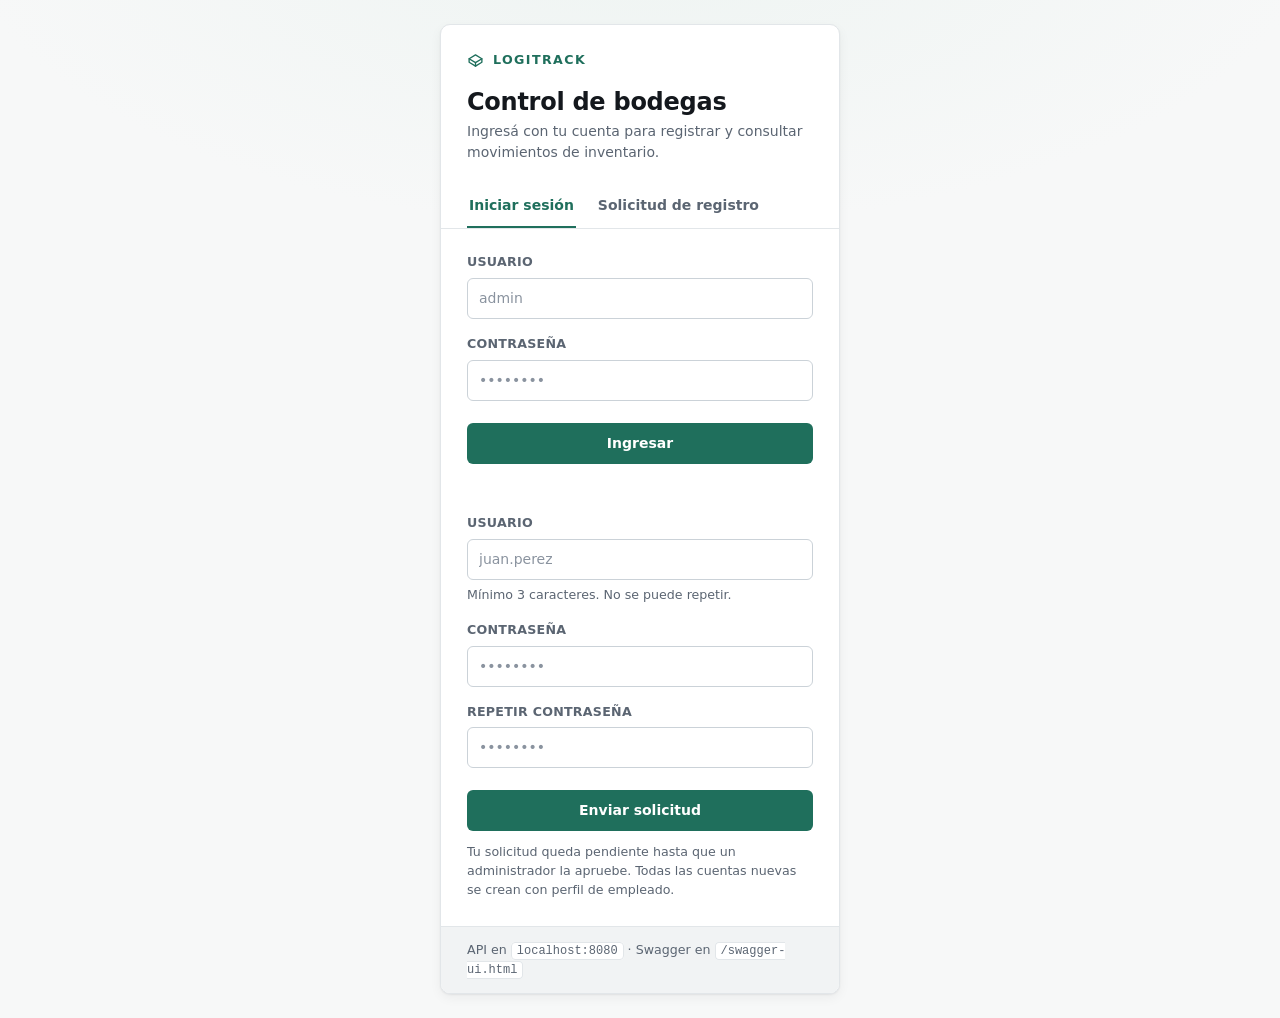
==== frontend/index.html @ ac79ae20 "✨ feat: agrega el frontend del panel" ====
<!DOCTYPE html>
<html lang="es">
<head>
<meta charset="UTF-8">
<meta name="viewport" content="width=device-width, initial-scale=1">
<title>LogiTrack — Acceso</title>
<link rel="stylesheet" href="css/estilos.css">
</head>
<body class="acceso">

<main class="acceso__panel">

  <div class="acceso__marca">
    <div class="acceso__logo">
      <svg viewBox="0 0 24 24" fill="none" stroke="currentColor" stroke-width="1.9" stroke-linecap="round" stroke-linejoin="round" aria-hidden="true">
        <path d="M3 9.5 12 4l9 5.5v5L12 20l-9-5.5z"/>
        <path d="M3 9.5 12 15l9-5.5M12 15v5"/>
      </svg>
      LogiTrack
    </div>
    <h1>Control de bodegas</h1>
    <p>Ingresá con tu cuenta para registrar y consultar movimientos de inventario.</p>
  </div>

  <div class="pestanas" role="tablist" aria-label="Acceso">
    <button class="pestana" role="tab" id="tab-login" aria-selected="true" aria-controls="panel-login">Iniciar sesión</button>
    <button class="pestana" role="tab" id="tab-registro" aria-selected="false" aria-controls="panel-registro" tabindex="-1">Solicitud de registro</button>
  </div>

  <!-- ---------------- LOGIN ---------------- -->
  <section class="acceso__cuerpo" id="panel-login" role="tabpanel" aria-labelledby="tab-login">
    <div class="aviso aviso--error" id="login-aviso" hidden><span id="login-aviso-texto"></span></div>

    <form id="form-login" novalidate>
      <div class="campo">
        <label for="login-usuario">Usuario</label>
        <input type="text" id="login-usuario" name="username" autocomplete="username"
               placeholder="admin" required>
      </div>

      <div class="campo" style="margin-top:16px">
        <label for="login-clave">Contraseña</label>
        <input type="password" id="login-clave" name="password" autocomplete="current-password"
               placeholder="••••••••" required>
      </div>

      <button type="submit" class="boton boton--primario boton--bloque" style="margin-top:22px" id="btn-login">
        Ingresar
      </button>
    </form>
  </section>

  <!-- ---------------- REGISTRO ---------------- -->
  <section class="acceso__cuerpo" id="panel-registro" role="tabpanel" aria-labelledby="tab-registro" hidden>
    <div class="aviso aviso--exito" id="registro-exito" hidden><span id="registro-exito-texto"></span></div>
    <div class="aviso aviso--error" id="registro-aviso" hidden><span id="registro-aviso-texto"></span></div>

    <form id="form-registro" novalidate>
      <div class="campo">
        <label for="reg-usuario">Usuario</label>
        <input type="text" id="reg-usuario" name="username" autocomplete="username"
               placeholder="juan.perez" minlength="3" required>
        <span class="ayuda">Mínimo 3 caracteres. No se puede repetir.</span>
      </div>

      <div class="campo" style="margin-top:16px">
        <label for="reg-clave">Contraseña</label>
        <input type="password" id="reg-clave" name="password" autocomplete="new-password"
               placeholder="••••••••" minlength="6" required>
      </div>

      <div class="campo" style="margin-top:16px">
        <label for="reg-clave2">Repetir contraseña</label>
        <input type="password" id="reg-clave2" name="password2" autocomplete="new-password"
               placeholder="••••••••" required>
        <span class="error-campo" id="reg-error-clave" hidden>Las contraseñas no coinciden.</span>
      </div>

      <button type="submit" class="boton boton--primario boton--bloque" style="margin-top:22px" id="btn-registro">
        Enviar solicitud
      </button>

      <p class="ayuda" style="margin-top:12px">
        Tu solicitud queda pendiente hasta que un administrador la apruebe.
        Todas las cuentas nuevas se crean con perfil de empleado.
      </p>
    </form>
  </section>

  <div class="acceso__pie">
    API en <code>localhost:8080</code> · Swagger en <code>/swagger-ui.html</code>
  </div>

</main>

<script src="js/login.js"></script>
</body>
</html>
---- frontend/css/estilos.css ----
/* =========================================================
   LogiTrack — hoja de estilos
   Superficie: Operate (panel administrativo)
   ========================================================= */

/* ---------- Tokens ---------- */
:root {
  --tinta:        #14181d;
  --tinta-suave:  #5b6572;
  --tinta-tenue:  #8a939f;

  --fondo:        #f7f8f8;
  --superficie:   #ffffff;
  --superficie-2: #f1f3f4;
  --linea:        #e2e6e9;
  --linea-fuerte: #cbd2d8;

  --barra:        #1b2530;
  --barra-tinta:  #c6d0da;
  --barra-tenue:  #8a99a8;
  --barra-linea:  #2c3947;

  --acento:       #1f6f5c;
  --acento-hover: #185a4a;
  --acento-tenue: #e6f1ed;

  --exito:        #1c6b45;
  --exito-tenue:  #e6f3ec;
  --alerta:       #8a5a00;
  --alerta-tenue: #fbf1dd;
  --peligro:      #a82b22;
  --peligro-tenue:#fbeae8;

  --radio:   6px;
  --radio-g: 10px;

  --sombra: 0 1px 2px rgba(20, 24, 29, .06), 0 4px 12px rgba(20, 24, 29, .05);
  --sombra-alta: 0 8px 28px rgba(20, 24, 29, .12);

  --fuente: system-ui, -apple-system, "Segoe UI", Roboto, "Helvetica Neue", Arial, sans-serif;

  /* escala fija 1.125 */
  --t-xs:  .79rem;
  --t-sm:  .875rem;
  --t-md:  1rem;
  --t-lg:  1.125rem;
  --t-xl:  1.28rem;
  --t-2xl: 1.5rem;
}

/* ---------- Reset ---------- */
*, *::before, *::after { box-sizing: border-box; }
* { margin: 0; }

html { -webkit-text-size-adjust: 100%; }

body {
  font-family: var(--fuente);
  font-size: var(--t-sm);
  line-height: 1.5;
  color: var(--tinta);
  background: var(--fondo);
  -webkit-font-smoothing: antialiased;
}

button, input, select, textarea { font: inherit; color: inherit; }

/* Superficies del navegador, atadas a la paleta */
::selection { background: #cde7de; color: var(--tinta); }
:focus-visible {
  outline: 2px solid var(--acento);
  outline-offset: 2px;
  border-radius: 2px;
}
html { scrollbar-color: var(--linea-fuerte) transparent; scrollbar-width: thin; }

/* ---------- Tipografía ---------- */
h1, h2, h3 { line-height: 1.2; letter-spacing: -0.011em; text-wrap: balance; font-weight: 600; }
h1 { font-size: var(--t-2xl); }
h2 { font-size: var(--t-xl); }
h3 { font-size: var(--t-md); }

p { text-wrap: pretty; }

.dato-num { font-variant-numeric: tabular-nums; }

/* ---------- Controles ---------- */
.campo { display: grid; gap: 6px; }

.campo > label {
  font-size: var(--t-xs);
  font-weight: 600;
  letter-spacing: .02em;
  text-transform: uppercase;
  color: var(--tinta-suave);
}

input[type="text"], input[type="password"], input[type="number"],
input[type="datetime-local"], select {
  width: 100%;
  padding: 9px 11px;
  border: 1px solid var(--linea-fuerte);
  border-radius: var(--radio);
  background: var(--superficie);
  transition: border-color .15s ease, box-shadow .15s ease;
}

input::placeholder { color: var(--tinta-tenue); }

input:hover:not(:disabled), select:hover:not(:disabled) { border-color: #b3bcc5; }

input:focus, select:focus {
  outline: none;
  border-color: var(--acento);
  box-shadow: 0 0 0 3px var(--acento-tenue);
}

input:disabled, select:disabled { background: var(--superficie-2); color: var(--tinta-tenue); cursor: not-allowed; }

input[aria-invalid="true"] { border-color: var(--peligro); }
input[aria-invalid="true"]:focus { box-shadow: 0 0 0 3px var(--peligro-tenue); }

.ayuda { font-size: var(--t-xs); color: var(--tinta-suave); }
.error-campo { font-size: var(--t-xs); color: var(--peligro); }

/* ---------- Botones ---------- */
.boton {
  display: inline-flex;
  align-items: center;
  justify-content: center;
  gap: 7px;
  padding: 9px 15px;
  border: 1px solid transparent;
  border-radius: var(--radio);
  font-size: var(--t-sm);
  font-weight: 600;
  cursor: pointer;
  transition: background-color .15s ease, border-color .15s ease, color .15s ease;
  white-space: nowrap;
}

.boton--primario { background: var(--acento); color: #fff; }
.boton--primario:hover:not(:disabled) { background: var(--acento-hover); }
.boton--primario:active:not(:disabled) { background: #133f34; }

.boton--secundario {
  background: var(--superficie);
  border-color: var(--linea-fuerte);
  color: var(--tinta);
}
.boton--secundario:hover:not(:disabled) { background: var(--superficie-2); }

.boton--fantasma { background: transparent; color: var(--tinta-suave); }
.boton--fantasma:hover:not(:disabled) { background: var(--superficie-2); color: var(--tinta); }

.boton--peligro { background: transparent; border-color: var(--linea-fuerte); color: var(--peligro); }
.boton--peligro:hover:not(:disabled) { background: var(--peligro-tenue); border-color: #e6c3c0; }

.boton--bloque { width: 100%; }
.boton--sm { padding: 5px 10px; font-size: var(--t-xs); }

.boton:disabled { opacity: .55; cursor: not-allowed; }

.boton[data-cargando="true"] { color: transparent; position: relative; }
.boton[data-cargando="true"]::after {
  content: "";
  position: absolute;
  width: 14px; height: 14px;
  border: 2px solid rgba(255,255,255,.45);
  border-top-color: #fff;
  border-radius: 50%;
  animation: girar .6s linear infinite;
}
@keyframes girar { to { transform: rotate(360deg); } }

/* ---------- Login / registro ---------- */
.acceso {
  min-height: 100dvh;
  display: grid;
  place-items: center;
  padding: 24px;
  background:
    radial-gradient(1100px 500px at 50% -8%, #eef4f2 0%, transparent 62%),
    var(--fondo);
}

.acceso__panel {
  width: 100%;
  max-width: 400px;
  background: var(--superficie);
  border: 1px solid var(--linea);
  border-radius: var(--radio-g);
  box-shadow: var(--sombra);
  overflow: hidden;
}

.acceso__marca {
  padding: 26px 26px 0;
  display: grid;
  gap: 4px;
}

.acceso__logo {
  display: flex;
  align-items: center;
  gap: 9px;
  font-size: var(--t-xs);
  font-weight: 700;
  letter-spacing: .11em;
  text-transform: uppercase;
  color: var(--acento);
  margin-bottom: 14px;
}

.acceso__logo svg { width: 17px; height: 17px; }

.acceso__marca p { color: var(--tinta-suave); font-size: var(--t-sm); }

.pestanas {
  display: flex;
  gap: 2px;
  margin-top: 22px;
  padding: 0 26px;
  border-bottom: 1px solid var(--linea);
}

.pestana {
  position: relative;
  padding: 10px 2px;
  margin-right: 18px;
  background: none;
  border: 0;
  border-bottom: 2px solid transparent;
  color: var(--tinta-suave);
  font-size: var(--t-sm);
  font-weight: 600;
  cursor: pointer;
  transition: color .15s ease, border-color .15s ease;
}

.pestana:hover { color: var(--tinta); }

.pestana[aria-selected="true"] {
  color: var(--acento);
  border-bottom-color: var(--acento);
}

.acceso__cuerpo { padding: 24px 26px 26px; display: grid; gap: 16px; }

.acceso__pie {
  padding: 14px 26px;
  border-top: 1px solid var(--linea);
  background: var(--superficie-2);
  font-size: var(--t-xs);
  color: var(--tinta-suave);
}

.acceso__pie code {
  font-family: ui-monospace, "Cascadia Mono", Consolas, monospace;
  font-size: .95em;
  background: var(--superficie);
  border: 1px solid var(--linea);
  border-radius: 4px;
  padding: 1px 5px;
}

/* ---------- Avisos ---------- */
.aviso {
  display: flex;
  gap: 10px;
  padding: 11px 13px;
  border-radius: var(--radio);
  font-size: var(--t-sm);
  border: 1px solid;
}
.aviso--error   { background: var(--peligro-tenue); border-color: #eccfcc; color: var(--peligro); }
.aviso--exito   { background: var(--exito-tenue);   border-color: #cfe6da; color: var(--exito); }
.aviso--info    { background: var(--acento-tenue);  border-color: #cde3db; color: var(--acento); }
.aviso--alerta  { background: var(--alerta-tenue);  border-color: #eddfbe; color: var(--alerta); }
.aviso[hidden] { display: none; }

/* ---------- Shell del panel ---------- */
.app {
  display: grid;
  grid-template-columns: 232px 1fr;
  min-height: 100dvh;
}

/* ---------- Barra lateral ---------- */
.barra {
  background: var(--barra);
  color: var(--barra-tinta);
  display: flex;
  flex-direction: column;
  padding: 18px 12px;
  gap: 6px;
}

.barra__marca {
  display: flex;
  align-items: center;
  gap: 9px;
  padding: 4px 10px 18px;
  color: #fff;
}

.barra__marca svg { width: 19px; height: 19px; color: #6fd0b2; }

.barra__marca span {
  font-size: var(--t-xs);
  font-weight: 700;
  letter-spacing: .11em;
  text-transform: uppercase;
}

.barra__seccion {
  padding: 14px 10px 6px;
  font-size: 11px;
  font-weight: 700;
  letter-spacing: .09em;
  text-transform: uppercase;
  color: var(--barra-tenue);
}

.barra__nav { display: grid; gap: 1px; }

.barra__enlace {
  display: flex;
  align-items: center;
  gap: 10px;
  width: 100%;
  padding: 8px 10px;
  border: 0;
  border-radius: var(--radio);
  background: none;
  color: var(--barra-tinta);
  font-size: var(--t-sm);
  text-align: left;
  cursor: pointer;
  transition: background-color .15s ease, color .15s ease;
}

.barra__enlace svg { width: 16px; height: 16px; flex: none; opacity: .8; }
.barra__enlace:hover { background: #243040; color: #fff; }
.barra__enlace[aria-current="page"] { background: #26333f; color: #fff; }
.barra__enlace[aria-current="page"] svg { opacity: 1; color: #6fd0b2; }

.barra__pie { margin-top: auto; padding-top: 14px; border-top: 1px solid var(--barra-linea); }

.barra__usuario {
  display: flex;
  align-items: center;
  gap: 9px;
  padding: 8px 10px;
  color: #fff;
  font-size: var(--t-sm);
}

.barra__inicial {
  width: 26px; height: 26px;
  flex: none;
  display: grid;
  place-items: center;
  border-radius: 50%;
  background: #33445a;
  font-size: var(--t-xs);
  font-weight: 700;
}

.barra__rol {
  display: block;
  font-size: 11px;
  color: var(--barra-tenue);
  letter-spacing: .04em;
}

.barra__salir {
  display: block;
  width: 100%;
  margin-top: 4px;
  padding: 7px 10px;
  border: 0;
  border-radius: var(--radio);
  background: none;
  color: var(--barra-tenue);
  font-size: var(--t-xs);
  text-align: left;
  cursor: pointer;
}
.barra__salir:hover { background: #243040; color: #fff; }

/* ---------- Contenido ---------- */
.contenido { display: flex; flex-direction: column; min-width: 0; }

.cabecera {
  display: flex;
  align-items: flex-end;
  justify-content: space-between;
  gap: 20px;
  padding: 26px 32px 18px;
  border-bottom: 1px solid var(--linea);
  background: var(--superficie);
}

.cabecera__texto { display: grid; gap: 3px; }
.cabecera__texto p { color: var(--tinta-suave); font-size: var(--t-sm); }

.vista { padding: 24px 32px 48px; display: grid; gap: 20px; align-content: start; }

/* ---------- Panel de contenido ---------- */
.panel {
  background: var(--superficie);
  border: 1px solid var(--linea);
  border-radius: var(--radio-g);
  overflow: hidden;
}

.panel__cabecera {
  display: flex;
  align-items: center;
  justify-content: space-between;
  gap: 16px;
  padding: 14px 18px;
  border-bottom: 1px solid var(--linea);
}

.panel__cabecera h3 { font-size: var(--t-md); }
.panel__cabecera p { color: var(--tinta-suave); font-size: var(--t-xs); margin-top: 2px; }

/* ---------- Tabla ---------- */
.tabla-envoltura { overflow-x: auto; }

table { width: 100%; border-collapse: collapse; font-size: var(--t-sm); }

thead th {
  position: sticky;
  top: 0;
  padding: 9px 18px;
  text-align: left;
  font-size: var(--t-xs);
  font-weight: 600;
  letter-spacing: .03em;
  text-transform: uppercase;
  color: var(--tinta-suave);
  background: var(--superficie-2);
  border-bottom: 1px solid var(--linea);
  white-space: nowrap;
}

tbody td {
  padding: 11px 18px;
  border-bottom: 1px solid var(--linea);
  vertical-align: middle;
}

tbody tr:last-child td { border-bottom: 0; }
tbody tr:hover { background: #fafbfb; }

td.num, th.num { text-align: right; font-variant-numeric: tabular-nums; }

.celda-vacia { padding: 40px 18px; text-align: center; color: var(--tinta-suave); }
.celda-vacia strong { display: block; color: var(--tinta); margin-bottom: 4px; }

/* ---------- Etiquetas de estado ---------- */
.eti {
  display: inline-flex;
  align-items: center;
  gap: 5px;
  padding: 2px 8px;
  border-radius: 999px;
  font-size: 11.5px;
  font-weight: 600;
  letter-spacing: .02em;
  border: 1px solid;
  white-space: nowrap;
}
.eti--activo    { background: var(--exito-tenue); color: var(--exito); border-color: #cfe6da; }
.eti--pendiente { background: var(--alerta-tenue); color: var(--alerta); border-color: #eddfbe; }
.eti--rechazado { background: var(--peligro-tenue); color: var(--peligro); border-color: #eccfcc; }
.eti--insert    { background: var(--exito-tenue); color: var(--exito); border-color: #cfe6da; }
.eti--update    { background: var(--acento-tenue); color: var(--acento); border-color: #cde3db; }
.eti--delete    { background: var(--peligro-tenue); color: var(--peligro); border-color: #eccfcc; }
.eti--neutra    { background: var(--superficie-2); color: var(--tinta-suave); border-color: var(--linea-fuerte); }

/* ---------- Rejilla de métricas ---------- */
.rejilla {
  display: grid;
  grid-template-columns: repeat(auto-fit, minmax(210px, 1fr));
  gap: 1px;
  background: var(--linea);
  border: 1px solid var(--linea);
  border-radius: var(--radio-g);
  overflow: hidden;
}

.metrica { background: var(--superficie); padding: 16px 18px; display: grid; gap: 3px; }
.metrica__rotulo { font-size: var(--t-xs); color: var(--tinta-suave); letter-spacing: .02em; }
.metrica__valor { font-size: var(--t-xl); font-weight: 600; font-variant-numeric: tabular-nums; }
.metrica__nota { font-size: var(--t-xs); color: var(--tinta-tenue); }

/* ---------- Formularios en fila ---------- */
.form-fila {
  display: grid;
  grid-template-columns: repeat(auto-fit, minmax(160px, 1fr));
  gap: 14px;
  align-items: end;
}

.form-fila .campo--ancho { grid-column: 1 / -1; }

/* ---------- Cargando ---------- */
.esqueleto {
  height: 13px;
  border-radius: 3px;
  background: linear-gradient(90deg, var(--superficie-2) 25%, #e9edef 50%, var(--superficie-2) 75%);
  background-size: 200% 100%;
  animation: brillo 1.3s ease-in-out infinite;
}
@keyframes brillo { to { background-position: -200% 0; } }

/* ---------- Responsive ---------- */
@media (max-width: 860px) {
  .app { grid-template-columns: 1fr; }
  .barra {
    flex-direction: row;
    align-items: center;
    padding: 10px 12px;
    overflow-x: auto;
    gap: 2px;
  }
  .barra__marca { padding: 0 14px 0 4px; }
  .barra__marca span { display: none; }
  .barra__seccion { display: none; }
  .barra__nav { display: flex; gap: 2px; }
  .barra__enlace span { display: none; }
  .barra__enlace { padding: 9px; }
  .barra__pie { margin-top: 0; padding-top: 0; border-top: 0; margin-left: auto; }
  .barra__usuario div { display: none; }
  .barra__salir { display: none; }
  .cabecera, .vista { padding-left: 16px; padding-right: 16px; }
}
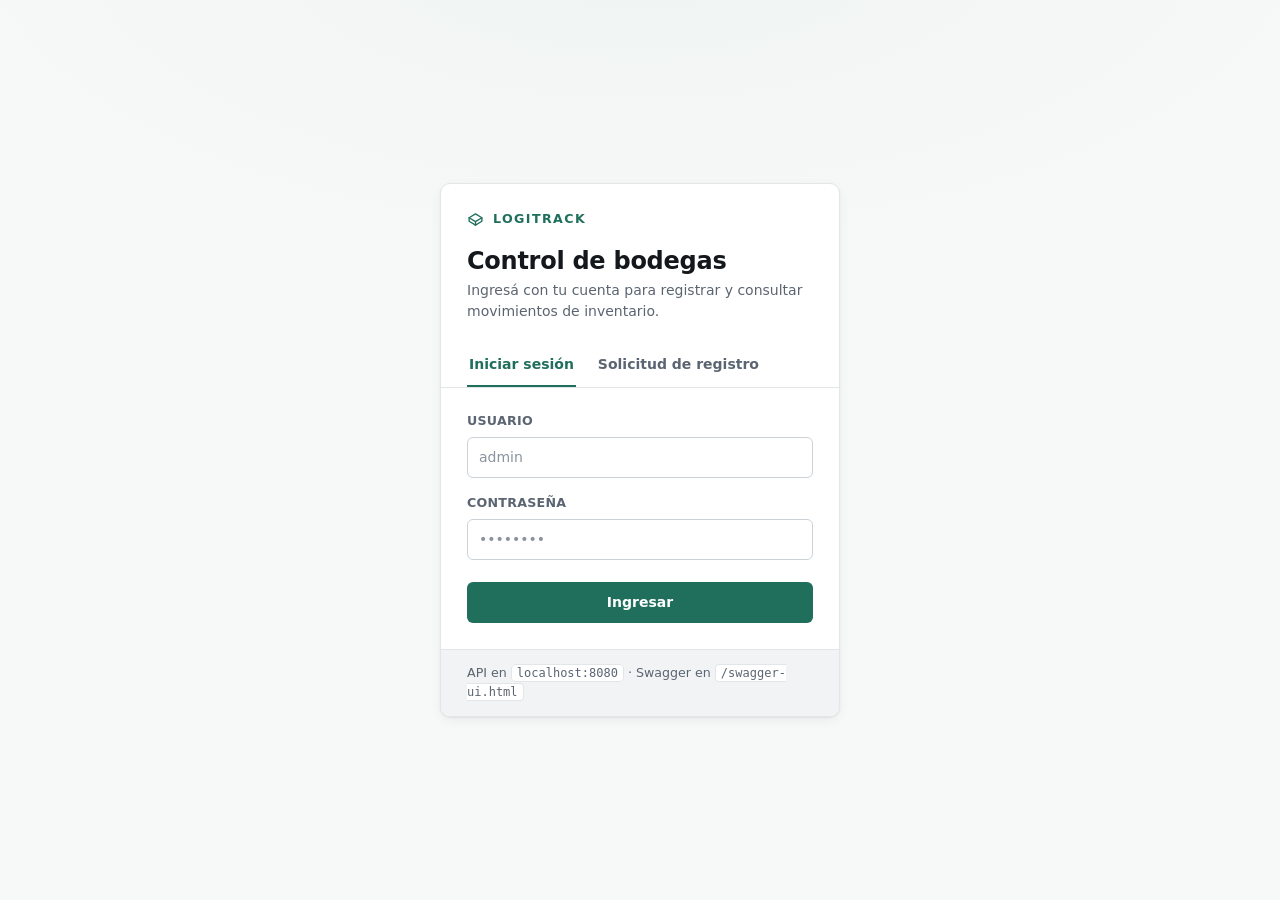
==== commit 9354b5e3: "✨ feat: agrega nombre y telefono a los usuarios" ====
--- a/frontend/index.html
+++ b/frontend/index.html
@@ -64,6 +64,16 @@
       </div>
 
       <div class="campo" style="margin-top:16px">
+        <label for="reg-nombre">Nombre completo</label>
+        <input type="text" id="reg-nombre" name="nombre" placeholder="Juan Pérez" required>
+      </div>
+
+      <div class="campo" style="margin-top:16px">
+        <label for="reg-telefono">Teléfono</label>
+        <input type="tel" id="reg-telefono" name="telefono" placeholder="300 123 4567" required>
+      </div>
+
+      <div class="campo" style="margin-top:16px">
         <label for="reg-clave">Contraseña</label>
         <input type="password" id="reg-clave" name="password" autocomplete="new-password"
                placeholder="••••••••" minlength="6" required>
--- a/frontend/css/estilos.css
+++ b/frontend/css/estilos.css
@@ -51,6 +51,9 @@
 /* ---------- Reset ---------- */
 *, *::before, *::after { box-sizing: border-box; }
 * { margin: 0; }
+
+/* El atributo hidden debe ganarle siempre a cualquier display de clase */
+[hidden] { display: none !important; }
 
 html { -webkit-text-size-adjust: 100%; }
 
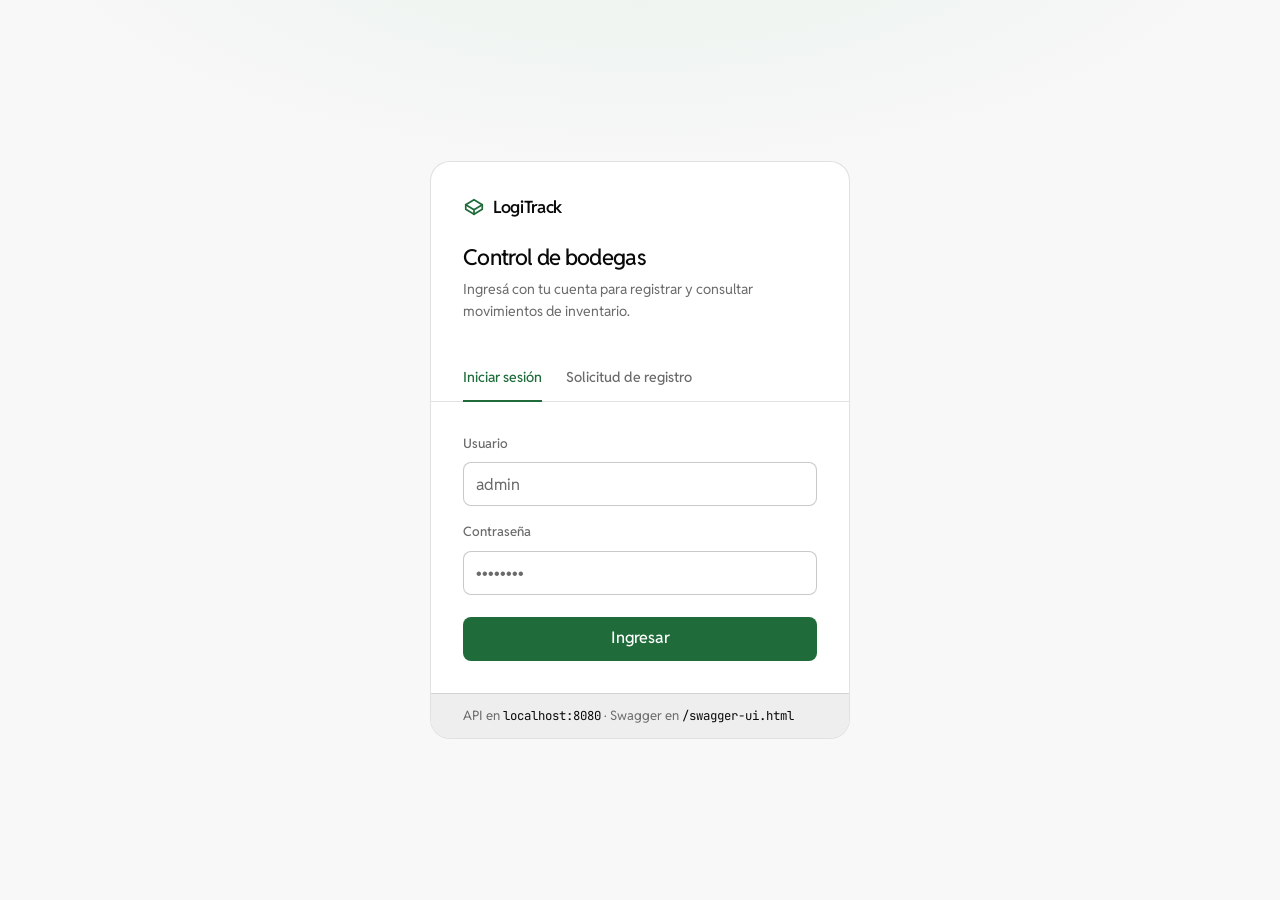
==== commit 4766620a: "✨ feat: rehace el sistema visual del frontend" ====
--- a/frontend/index.html
+++ b/frontend/index.html
@@ -1,9 +1,12 @@
 <!DOCTYPE html>
-<html lang="es">
+<html lang="es" data-radius="soft">
 <head>
 <meta charset="UTF-8">
-<meta name="viewport" content="width=device-width, initial-scale=1">
+<meta name="viewport" content="width=device-width, initial-scale=1, viewport-fit=cover">
 <title>LogiTrack — Acceso</title>
+<link rel="preconnect" href="https://fonts.googleapis.com">
+<link rel="preconnect" href="https://fonts.gstatic.com" crossorigin>
+<link href="https://fonts.googleapis.com/css2?family=Reddit+Sans:wght@400..700&family=JetBrains+Mono:wght@400..500&display=swap" rel="stylesheet">
 <link rel="stylesheet" href="css/estilos.css">
 </head>
 <body class="acceso">
--- a/frontend/css/estilos.css
+++ b/frontend/css/estilos.css
@@ -1,396 +1,482 @@
 /* =========================================================
-   LogiTrack — hoja de estilos
-   Superficie: Operate (panel administrativo)
+   LogiTrack — sistema visual
+   Paleta y tipografía: repartidas por el dealer del skill
+   design-taste-frontend (palette mint-pink-accounts, type reddit).
+   Superficie: Operate (panel de trabajo). Un solo sistema:
+   un botón, un radio, una hairline, una tabla, un acento.
    ========================================================= */
 
-/* ---------- Tokens ---------- */
+/* ---------- Tokens repartidos ---------- */
 :root {
-  --tinta:        #14181d;
-  --tinta-suave:  #5b6572;
-  --tinta-tenue:  #8a939f;
-
-  --fondo:        #f7f8f8;
-  --superficie:   #ffffff;
-  --superficie-2: #f1f3f4;
-  --linea:        #e2e6e9;
-  --linea-fuerte: #cbd2d8;
-
-  --barra:        #1b2530;
-  --barra-tinta:  #c6d0da;
-  --barra-tenue:  #8a99a8;
-  --barra-linea:  #2c3947;
-
-  --acento:       #1f6f5c;
-  --acento-hover: #185a4a;
-  --acento-tenue: #e6f1ed;
-
-  --exito:        #1c6b45;
-  --exito-tenue:  #e6f3ec;
-  --alerta:       #8a5a00;
-  --alerta-tenue: #fbf1dd;
-  --peligro:      #a82b22;
-  --peligro-tenue:#fbeae8;
-
-  --radio:   6px;
-  --radio-g: 10px;
-
-  --sombra: 0 1px 2px rgba(20, 24, 29, .06), 0 4px 12px rgba(20, 24, 29, .05);
-  --sombra-alta: 0 8px 28px rgba(20, 24, 29, .12);
-
-  --fuente: system-ui, -apple-system, "Segoe UI", Roboto, "Helvetica Neue", Arial, sans-serif;
-
-  /* escala fija 1.125 */
-  --t-xs:  .79rem;
-  --t-sm:  .875rem;
-  --t-md:  1rem;
-  --t-lg:  1.125rem;
-  --t-xl:  1.28rem;
-  --t-2xl: 1.5rem;
-}
-
-/* ---------- Reset ---------- */
+  /* paleta */
+  --bg:        #f8f8f8;
+  --surface:   #eeeeee;
+  --ink:       #0a0a0a;
+  --muted:     #6a6a6a;
+  --accent:    #1f6b3a;
+  --accent-ink:#ffffff;
+
+  /* ground invertido (barra lateral) */
+  --inv-bg:      #0a0a0a;
+  --inv-surface: #171717;
+  --inv-ink:     #f8f8f8;
+  --inv-muted:   #939393;
+
+  /* hairline: 12-15% del ink, nunca un gris inventado */
+  --line:        rgba(10, 10, 10, .12);
+  --line-fuerte: rgba(10, 10, 10, .22);
+  --line-inv:    rgba(248, 248, 248, .14);
+
+  /* estado: solo para marcas pequeñas y etiquetas */
+  --ok:      #1f6b3a;
+  --ok-bg:   #e8f1ec;
+  --warn:    #7d5300;
+  --warn-bg: #f8efdc;
+  --bad:     #9c2a21;
+  --bad-bg:  #f8e7e5;
+
+  /* tipografía */
+  --font-display: "Reddit Sans", system-ui, -apple-system, "Segoe UI", sans-serif;
+  --font-text:    "Reddit Sans", system-ui, -apple-system, "Segoe UI", sans-serif;
+  --font-mono:    "JetBrains Mono", ui-monospace, "Cascadia Mono", Consolas, monospace;
+
+  --display-weight: 500;
+  --display-tracking: -0.03em;
+
+  /* escala fija */
+  --t-h1:    1.75rem;   /* 28 */
+  --t-h2:    1.375rem;  /* 22 */
+  --t-h3:    1.0625rem; /* 17 */
+  --t-body:  1rem;      /* 16 */
+  --t-small: .875rem;   /* 14 */
+  --t-label: .8125rem;  /* 13 */
+  --t-stat:  2.125rem;  /* 34 */
+
+  /* radios: soft 8 / 12 / 20 */
+  --r-sm:  8px;
+  --r-md:  12px;
+  --r-lg:  20px;
+
+  /* spacing: 4 8 12 16 24 32 48 64 */
+  --s-1: 4px;  --s-2: 8px;  --s-3: 12px; --s-4: 16px;
+  --s-5: 24px; --s-6: 32px; --s-7: 48px; --s-8: 64px;
+
+  /* movimiento (skill animate) */
+  --ease-out:    cubic-bezier(0.23, 1, 0.32, 1);
+  --ease-in-out: cubic-bezier(0.77, 0, 0.175, 1);
+  --dur-fast:  140ms;
+  --dur:       180ms;
+  --dur-vista: 220ms;
+}
+
+/* ---------- Base ---------- */
 *, *::before, *::after { box-sizing: border-box; }
 * { margin: 0; }
 
-/* El atributo hidden debe ganarle siempre a cualquier display de clase */
 [hidden] { display: none !important; }
 
-html { -webkit-text-size-adjust: 100%; }
+html {
+  -webkit-text-size-adjust: 100%;
+  font-synthesis: none;
+}
 
 body {
-  font-family: var(--fuente);
-  font-size: var(--t-sm);
-  line-height: 1.5;
-  color: var(--tinta);
-  background: var(--fondo);
+  font-family: var(--font-text);
+  font-size: var(--t-body);
+  line-height: 1.55;
+  color: var(--ink);
+  background: var(--bg);
   -webkit-font-smoothing: antialiased;
 }
 
 button, input, select, textarea { font: inherit; color: inherit; }
 
-/* Superficies del navegador, atadas a la paleta */
-::selection { background: #cde7de; color: var(--tinta); }
+/* Superficies del navegador atadas a la paleta */
+::selection { background: #cfe6d8; color: var(--ink); }
 :focus-visible {
-  outline: 2px solid var(--acento);
+  outline: 2px solid var(--accent);
   outline-offset: 2px;
-  border-radius: 2px;
-}
-html { scrollbar-color: var(--linea-fuerte) transparent; scrollbar-width: thin; }
+  border-radius: 3px;
+}
+html { scrollbar-color: var(--line-fuerte) transparent; scrollbar-width: thin; }
 
 /* ---------- Tipografía ---------- */
-h1, h2, h3 { line-height: 1.2; letter-spacing: -0.011em; text-wrap: balance; font-weight: 600; }
-h1 { font-size: var(--t-2xl); }
-h2 { font-size: var(--t-xl); }
-h3 { font-size: var(--t-md); }
+h1, h2, h3 {
+  font-family: var(--font-display);
+  font-weight: var(--display-weight);
+  line-height: 1.15;
+  letter-spacing: var(--display-tracking);
+  text-wrap: balance;
+}
+h1 { font-size: var(--t-h1); }
+h2 { font-size: var(--t-h2); }
+h3 { font-size: var(--t-h3); letter-spacing: -0.018em; }
 
 p { text-wrap: pretty; }
 
-.dato-num { font-variant-numeric: tabular-nums; }
+.num, .dato-num {
+  font-family: var(--font-mono);
+  font-variant-numeric: tabular-nums;
+  font-feature-settings: "tnum" 1;
+}
+
+/* Nunca versalitas ni mayúsculas con tracking: etiquetas en caja normal */
+.etiqueta-campo {
+  font-size: var(--t-label);
+  font-weight: 500;
+  color: var(--muted);
+  letter-spacing: 0;
+}
 
 /* ---------- Controles ---------- */
-.campo { display: grid; gap: 6px; }
+.campo { display: grid; gap: var(--s-2); }
 
 .campo > label {
-  font-size: var(--t-xs);
-  font-weight: 600;
-  letter-spacing: .02em;
-  text-transform: uppercase;
-  color: var(--tinta-suave);
-}
-
-input[type="text"], input[type="password"], input[type="number"],
+  font-size: var(--t-label);
+  font-weight: 500;
+  color: var(--muted);
+}
+
+input[type="text"], input[type="password"], input[type="tel"], input[type="number"],
 input[type="datetime-local"], select {
   width: 100%;
-  padding: 9px 11px;
-  border: 1px solid var(--linea-fuerte);
-  border-radius: var(--radio);
-  background: var(--superficie);
-  transition: border-color .15s ease, box-shadow .15s ease;
-}
-
-input::placeholder { color: var(--tinta-tenue); }
-
-input:hover:not(:disabled), select:hover:not(:disabled) { border-color: #b3bcc5; }
+  height: 44px;
+  padding: 0 var(--s-3);
+  border: 1px solid var(--line-fuerte);
+  border-radius: var(--r-sm);
+  background: #fff;
+  font-size: var(--t-body);
+  transition:
+    border-color var(--dur) var(--ease-out),
+    box-shadow var(--dur) var(--ease-out);
+}
+
+input::placeholder { color: var(--muted); }
+
+input:hover:not(:disabled), select:hover:not(:disabled) { border-color: var(--ink); }
 
 input:focus, select:focus {
   outline: none;
-  border-color: var(--acento);
-  box-shadow: 0 0 0 3px var(--acento-tenue);
-}
-
-input:disabled, select:disabled { background: var(--superficie-2); color: var(--tinta-tenue); cursor: not-allowed; }
-
-input[aria-invalid="true"] { border-color: var(--peligro); }
-input[aria-invalid="true"]:focus { box-shadow: 0 0 0 3px var(--peligro-tenue); }
-
-.ayuda { font-size: var(--t-xs); color: var(--tinta-suave); }
-.error-campo { font-size: var(--t-xs); color: var(--peligro); }
-
-/* ---------- Botones ---------- */
+  border-color: var(--accent);
+  box-shadow: 0 0 0 3px rgba(31, 107, 58, .14);
+}
+
+input:disabled, select:disabled {
+  background: var(--surface);
+  color: var(--muted);
+  cursor: not-allowed;
+}
+
+input[aria-invalid="true"] { border-color: var(--bad); }
+input[aria-invalid="true"]:focus { box-shadow: 0 0 0 3px rgba(156, 42, 33, .14); }
+
+.ayuda { font-size: var(--t-label); color: var(--muted); }
+.error-campo { font-size: var(--t-label); color: var(--bad); }
+
+/* ---------- Botones: una forma, una altura ---------- */
 .boton {
   display: inline-flex;
   align-items: center;
   justify-content: center;
-  gap: 7px;
-  padding: 9px 15px;
+  gap: var(--s-2);
+  height: 44px;
+  padding: 0 var(--s-5);
   border: 1px solid transparent;
-  border-radius: var(--radio);
-  font-size: var(--t-sm);
-  font-weight: 600;
+  border-radius: var(--r-sm);
+  font-size: var(--t-body);
+  font-weight: 500;
   cursor: pointer;
-  transition: background-color .15s ease, border-color .15s ease, color .15s ease;
   white-space: nowrap;
-}
-
-.boton--primario { background: var(--acento); color: #fff; }
-.boton--primario:hover:not(:disabled) { background: var(--acento-hover); }
-.boton--primario:active:not(:disabled) { background: #133f34; }
+  transition:
+    background-color var(--dur) var(--ease-out),
+    border-color var(--dur) var(--ease-out),
+    color var(--dur) var(--ease-out),
+    transform var(--dur-fast) var(--ease-out);
+}
+
+/* El unico boton relleno marca la accion principal */
+.boton--primario { background: var(--accent); color: var(--accent-ink); }
+.boton--primario:hover:not(:disabled) { background: #185631; }
+.boton--primario:active:not(:disabled) { background: #12452a; }
 
 .boton--secundario {
-  background: var(--superficie);
-  border-color: var(--linea-fuerte);
-  color: var(--tinta);
-}
-.boton--secundario:hover:not(:disabled) { background: var(--superficie-2); }
-
-.boton--fantasma { background: transparent; color: var(--tinta-suave); }
-.boton--fantasma:hover:not(:disabled) { background: var(--superficie-2); color: var(--tinta); }
-
-.boton--peligro { background: transparent; border-color: var(--linea-fuerte); color: var(--peligro); }
-.boton--peligro:hover:not(:disabled) { background: var(--peligro-tenue); border-color: #e6c3c0; }
+  background: transparent;
+  border-color: var(--line-fuerte);
+  color: var(--ink);
+}
+.boton--secundario:hover:not(:disabled) { border-color: var(--ink); background: rgba(10, 10, 10, .03); }
+
+.boton--fantasma { background: transparent; color: var(--muted); }
+.boton--fantasma:hover:not(:disabled) { color: var(--ink); background: rgba(10, 10, 10, .05); }
+
+.boton--peligro { background: transparent; border-color: var(--line-fuerte); color: var(--bad); }
+.boton--peligro:hover:not(:disabled) { border-color: var(--bad); background: var(--bad-bg); }
 
 .boton--bloque { width: 100%; }
-.boton--sm { padding: 5px 10px; font-size: var(--t-xs); }
-
-.boton:disabled { opacity: .55; cursor: not-allowed; }
+.boton--sm { height: 32px; padding: 0 var(--s-3); font-size: var(--t-label); }
+
+.boton:disabled { opacity: .45; cursor: not-allowed; }
+
+/* Feedback de presion */
+.boton:active:not(:disabled) { transform: scale(0.97); }
 
 .boton[data-cargando="true"] { color: transparent; position: relative; }
 .boton[data-cargando="true"]::after {
   content: "";
   position: absolute;
-  width: 14px; height: 14px;
-  border: 2px solid rgba(255,255,255,.45);
+  width: 15px; height: 15px;
+  border: 2px solid rgba(255, 255, 255, .4);
   border-top-color: #fff;
   border-radius: 50%;
   animation: girar .6s linear infinite;
 }
+.boton--secundario[data-cargando="true"]::after { border-color: var(--line-fuerte); border-top-color: var(--ink); }
 @keyframes girar { to { transform: rotate(360deg); } }
 
-/* ---------- Login / registro ---------- */
+/* Enlace de texto: un solo estilo para toda la app */
+.enlace {
+  color: var(--accent);
+  text-decoration: underline;
+  text-underline-offset: 3px;
+  text-decoration-thickness: 1px;
+}
+.enlace:hover { text-decoration-thickness: 2px; }
+
+/* ---------- Acceso (login y registro) ---------- */
 .acceso {
   min-height: 100dvh;
   display: grid;
   place-items: center;
-  padding: 24px;
+  padding: var(--s-5);
   background:
-    radial-gradient(1100px 500px at 50% -8%, #eef4f2 0%, transparent 62%),
-    var(--fondo);
+    radial-gradient(1100px 480px at 50% -12%, #e9f2ec 0%, transparent 62%),
+    var(--bg);
 }
 
 .acceso__panel {
   width: 100%;
-  max-width: 400px;
-  background: var(--superficie);
-  border: 1px solid var(--linea);
-  border-radius: var(--radio-g);
-  box-shadow: var(--sombra);
+  max-width: 420px;
+  background: #fff;
+  border: 1px solid var(--line);
+  border-radius: var(--r-lg);
   overflow: hidden;
 }
 
-.acceso__marca {
-  padding: 26px 26px 0;
-  display: grid;
-  gap: 4px;
-}
+.acceso__marca { padding: var(--s-6) var(--s-6) 0; display: grid; gap: var(--s-2); }
 
 .acceso__logo {
   display: flex;
   align-items: center;
-  gap: 9px;
-  font-size: var(--t-xs);
-  font-weight: 700;
-  letter-spacing: .11em;
-  text-transform: uppercase;
-  color: var(--acento);
-  margin-bottom: 14px;
-}
-
-.acceso__logo svg { width: 17px; height: 17px; }
-
-.acceso__marca p { color: var(--tinta-suave); font-size: var(--t-sm); }
+  gap: var(--s-2);
+  font-size: var(--t-h3);
+  font-weight: 600;
+  letter-spacing: -0.02em;
+  color: var(--ink);
+  margin-bottom: var(--s-4);
+}
+
+.acceso__logo svg { width: 22px; height: 22px; color: var(--accent); }
+
+.acceso__marca h1 { font-size: var(--t-h2); }
+.acceso__marca p { color: var(--muted); font-size: var(--t-small); line-height: 1.6; }
 
 .pestanas {
   display: flex;
-  gap: 2px;
-  margin-top: 22px;
-  padding: 0 26px;
-  border-bottom: 1px solid var(--linea);
-}
-
+  gap: var(--s-5);
+  margin-top: var(--s-6);
+  padding: 0 var(--s-6);
+  border-bottom: 1px solid var(--line);
+}
+
+/* Pestaña: subrayado 2px que se dibuja, sin mayúsculas */
 .pestana {
   position: relative;
-  padding: 10px 2px;
-  margin-right: 18px;
+  padding: var(--s-3) 0;
   background: none;
   border: 0;
   border-bottom: 2px solid transparent;
-  color: var(--tinta-suave);
-  font-size: var(--t-sm);
-  font-weight: 600;
+  margin-bottom: -1px;
+  color: var(--muted);
+  font-size: var(--t-small);
+  font-weight: 500;
   cursor: pointer;
-  transition: color .15s ease, border-color .15s ease;
-}
-
-.pestana:hover { color: var(--tinta); }
-
-.pestana[aria-selected="true"] {
-  color: var(--acento);
-  border-bottom-color: var(--acento);
-}
-
-.acceso__cuerpo { padding: 24px 26px 26px; display: grid; gap: 16px; }
+  transition: color var(--dur) var(--ease-out), border-color var(--dur) var(--ease-out);
+}
+
+.pestana:hover { color: var(--ink); }
+.pestana[aria-selected="true"] { color: var(--accent); border-bottom-color: var(--accent); }
+
+.acceso__cuerpo {
+  padding: var(--s-6);
+  display: grid;
+  gap: var(--s-4);
+  transition:
+    opacity 180ms var(--ease-out),
+    transform 180ms var(--ease-out);
+  @starting-style {
+    opacity: 0;
+    transform: translateY(-4px);
+  }
+}
 
 .acceso__pie {
-  padding: 14px 26px;
-  border-top: 1px solid var(--linea);
-  background: var(--superficie-2);
-  font-size: var(--t-xs);
-  color: var(--tinta-suave);
+  padding: var(--s-3) var(--s-6);
+  border-top: 1px solid var(--line);
+  background: var(--surface);
+  font-size: var(--t-label);
+  color: var(--muted);
 }
 
 .acceso__pie code {
-  font-family: ui-monospace, "Cascadia Mono", Consolas, monospace;
+  font-family: var(--font-mono);
   font-size: .95em;
-  background: var(--superficie);
-  border: 1px solid var(--linea);
-  border-radius: 4px;
-  padding: 1px 5px;
+  color: var(--ink);
+}
+
+/* Pie de formulario con el boton a la derecha: una sola accion */
+.form-pie {
+  display: flex;
+  align-items: center;
+  gap: var(--s-3);
+  margin-top: var(--s-5);
 }
 
 /* ---------- Avisos ---------- */
 .aviso {
   display: flex;
-  gap: 10px;
-  padding: 11px 13px;
-  border-radius: var(--radio);
-  font-size: var(--t-sm);
+  gap: var(--s-2);
+  padding: var(--s-3) var(--s-4);
+  border-radius: var(--r-sm);
+  font-size: var(--t-small);
   border: 1px solid;
-}
-.aviso--error   { background: var(--peligro-tenue); border-color: #eccfcc; color: var(--peligro); }
-.aviso--exito   { background: var(--exito-tenue);   border-color: #cfe6da; color: var(--exito); }
-.aviso--info    { background: var(--acento-tenue);  border-color: #cde3db; color: var(--acento); }
-.aviso--alerta  { background: var(--alerta-tenue);  border-color: #eddfbe; color: var(--alerta); }
+  transition: opacity 160ms var(--ease-out);
+  @starting-style { opacity: 0; }
+}
+.aviso--error  { background: var(--bad-bg);  border-color: #e9c9c6; color: var(--bad); }
+.aviso--exito  { background: var(--ok-bg);   border-color: #c9e0d2; color: var(--ok); }
+.aviso--info   { background: #eef2f0;        border-color: var(--line); color: var(--ink); }
+.aviso--alerta { background: var(--warn-bg); border-color: #e8d9b8; color: var(--warn); }
 .aviso[hidden] { display: none; }
 
 /* ---------- Shell del panel ---------- */
 .app {
   display: grid;
-  grid-template-columns: 232px 1fr;
+  grid-template-columns: 236px 1fr;
   min-height: 100dvh;
 }
 
-/* ---------- Barra lateral ---------- */
+/* ---------- Barra lateral (ground invertido) ---------- */
 .barra {
-  background: var(--barra);
-  color: var(--barra-tinta);
+  background: var(--inv-bg);
+  color: var(--inv-ink);
   display: flex;
   flex-direction: column;
-  padding: 18px 12px;
-  gap: 6px;
+  padding: var(--s-5) var(--s-3);
+  gap: var(--s-1);
 }
 
 .barra__marca {
   display: flex;
   align-items: center;
-  gap: 9px;
-  padding: 4px 10px 18px;
-  color: #fff;
-}
-
-.barra__marca svg { width: 19px; height: 19px; color: #6fd0b2; }
-
-.barra__marca span {
-  font-size: var(--t-xs);
-  font-weight: 700;
-  letter-spacing: .11em;
-  text-transform: uppercase;
-}
-
+  gap: var(--s-2);
+  padding: var(--s-1) var(--s-3) var(--s-5);
+  color: var(--inv-ink);
+  font-size: var(--t-body);
+  font-weight: 600;
+  letter-spacing: -0.02em;
+}
+
+.barra__marca svg { width: 21px; height: 21px; color: #6fce9d; }
+
+/* Encabezado de grupo: caja normal, 13px, sin tracking */
 .barra__seccion {
-  padding: 14px 10px 6px;
-  font-size: 11px;
-  font-weight: 700;
-  letter-spacing: .09em;
-  text-transform: uppercase;
-  color: var(--barra-tenue);
-}
-
-.barra__nav { display: grid; gap: 1px; }
+  padding: var(--s-4) var(--s-3) var(--s-2);
+  font-size: var(--t-label);
+  font-weight: 500;
+  color: var(--inv-muted);
+}
+
+.barra__nav { display: grid; gap: 2px; }
 
 .barra__enlace {
   display: flex;
   align-items: center;
-  gap: 10px;
+  gap: var(--s-3);
   width: 100%;
-  padding: 8px 10px;
+  height: 38px;
+  padding: 0 var(--s-3);
   border: 0;
-  border-radius: var(--radio);
+  border-radius: var(--r-sm);
   background: none;
-  color: var(--barra-tinta);
-  font-size: var(--t-sm);
+  color: var(--inv-muted);
+  font-size: var(--t-small);
+  font-weight: 500;
   text-align: left;
   cursor: pointer;
-  transition: background-color .15s ease, color .15s ease;
-}
-
-.barra__enlace svg { width: 16px; height: 16px; flex: none; opacity: .8; }
-.barra__enlace:hover { background: #243040; color: #fff; }
-.barra__enlace[aria-current="page"] { background: #26333f; color: #fff; }
-.barra__enlace[aria-current="page"] svg { opacity: 1; color: #6fd0b2; }
-
-.barra__pie { margin-top: auto; padding-top: 14px; border-top: 1px solid var(--barra-linea); }
+  transition:
+    background-color var(--dur) var(--ease-out),
+    color var(--dur) var(--ease-out);
+}
+
+.barra__enlace svg { width: 17px; height: 17px; flex: none; }
+
+.barra__enlace:hover { background: var(--inv-surface); color: var(--inv-ink); }
+
+/* Activo: fondo + acento en el icono, sin barra lateral */
+.barra__enlace[aria-current="page"] { background: var(--inv-surface); color: var(--inv-ink); }
+.barra__enlace[aria-current="page"] svg { color: #6fce9d; }
+
+.barra__pie {
+  margin-top: auto;
+  padding-top: var(--s-4);
+  border-top: 1px solid var(--line-inv);
+}
 
 .barra__usuario {
   display: flex;
   align-items: center;
-  gap: 9px;
-  padding: 8px 10px;
-  color: #fff;
-  font-size: var(--t-sm);
+  gap: var(--s-3);
+  padding: var(--s-2) var(--s-3);
+  font-size: var(--t-small);
+  font-weight: 500;
+  color: var(--inv-ink);
 }
 
 .barra__inicial {
-  width: 26px; height: 26px;
+  width: 30px; height: 30px;
   flex: none;
   display: grid;
   place-items: center;
   border-radius: 50%;
-  background: #33445a;
-  font-size: var(--t-xs);
-  font-weight: 700;
+  background: #2a2a2a;
+  font-size: var(--t-label);
+  font-weight: 600;
+  color: #6fce9d;
 }
 
 .barra__rol {
   display: block;
-  font-size: 11px;
-  color: var(--barra-tenue);
-  letter-spacing: .04em;
+  font-size: var(--t-label);
+  font-weight: 400;
+  color: var(--inv-muted);
 }
 
 .barra__salir {
   display: block;
   width: 100%;
-  margin-top: 4px;
-  padding: 7px 10px;
+  height: 34px;
+  margin-top: var(--s-2);
+  padding: 0 var(--s-3);
   border: 0;
-  border-radius: var(--radio);
+  border-radius: var(--r-sm);
   background: none;
-  color: var(--barra-tenue);
-  font-size: var(--t-xs);
+  color: var(--inv-muted);
+  font-size: var(--t-label);
   text-align: left;
   cursor: pointer;
-}
-.barra__salir:hover { background: #243040; color: #fff; }
+  transition: background-color var(--dur) var(--ease-out), color var(--dur) var(--ease-out);
+}
+.barra__salir:hover { background: var(--inv-surface); color: var(--inv-ink); }
 
 /* ---------- Contenido ---------- */
 .contenido { display: flex; flex-direction: column; min-width: 0; }
@@ -399,22 +485,38 @@
   display: flex;
   align-items: flex-end;
   justify-content: space-between;
-  gap: 20px;
-  padding: 26px 32px 18px;
-  border-bottom: 1px solid var(--linea);
-  background: var(--superficie);
-}
-
-.cabecera__texto { display: grid; gap: 3px; }
-.cabecera__texto p { color: var(--tinta-suave); font-size: var(--t-sm); }
-
-.vista { padding: 24px 32px 48px; display: grid; gap: 20px; align-content: start; }
-
-/* ---------- Panel de contenido ---------- */
+  gap: var(--s-5);
+  padding: var(--s-6) var(--s-7) var(--s-5);
+  border-bottom: 1px solid var(--line);
+  background: #fff;
+}
+
+.cabecera__texto { display: grid; gap: var(--s-1); }
+.cabecera__texto p { color: var(--muted); font-size: var(--t-small); max-width: 62ch; }
+
+.vista {
+  padding: var(--s-5) var(--s-7) var(--s-7);
+  display: grid;
+  gap: var(--s-5);
+  align-content: start;
+}
+
+/* Al cambiar de vista el contenido entra en vez de teletransportarse */
+.vista > * {
+  transition:
+    opacity var(--dur-vista) var(--ease-out),
+    transform var(--dur-vista) var(--ease-out);
+  @starting-style {
+    opacity: 0;
+    transform: translateY(6px);
+  }
+}
+
+/* ---------- Panel: una hairline, sin sombra ---------- */
 .panel {
-  background: var(--superficie);
-  border: 1px solid var(--linea);
-  border-radius: var(--radio-g);
+  background: #fff;
+  border: 1px solid var(--line);
+  border-radius: var(--r-md);
   overflow: hidden;
 }
 
@@ -422,123 +524,198 @@
   display: flex;
   align-items: center;
   justify-content: space-between;
-  gap: 16px;
-  padding: 14px 18px;
-  border-bottom: 1px solid var(--linea);
-}
-
-.panel__cabecera h3 { font-size: var(--t-md); }
-.panel__cabecera p { color: var(--tinta-suave); font-size: var(--t-xs); margin-top: 2px; }
+  gap: var(--s-4);
+  padding: var(--s-4) var(--s-5);
+  border-bottom: 1px solid var(--line);
+}
+
+.panel__cabecera h3 { font-size: var(--t-h3); }
+.panel__cabecera p { color: var(--muted); font-size: var(--t-small); margin-top: 2px; }
 
 /* ---------- Tabla ---------- */
 .tabla-envoltura { overflow-x: auto; }
 
-table { width: 100%; border-collapse: collapse; font-size: var(--t-sm); }
+table { width: 100%; border-collapse: collapse; font-size: var(--t-small); }
 
 thead th {
-  position: sticky;
-  top: 0;
-  padding: 9px 18px;
+  padding: var(--s-2) var(--s-5);
   text-align: left;
-  font-size: var(--t-xs);
-  font-weight: 600;
-  letter-spacing: .03em;
-  text-transform: uppercase;
-  color: var(--tinta-suave);
-  background: var(--superficie-2);
-  border-bottom: 1px solid var(--linea);
+  font-size: var(--t-label);
+  font-weight: 500;
+  color: var(--muted);
+  background: var(--surface);
+  border-bottom: 1px solid var(--line);
   white-space: nowrap;
 }
 
 tbody td {
-  padding: 11px 18px;
-  border-bottom: 1px solid var(--linea);
+  padding: var(--s-3) var(--s-5);
+  border-bottom: 1px solid var(--line);
   vertical-align: middle;
-}
+  color: var(--ink);
+}
+
+/* Las filas entran escalonadas: el ojo sigue un orden */
+@keyframes fila-entra {
+  from { opacity: 0; transform: translateY(3px); }
+}
+
+tbody tr {
+  transition: background-color var(--dur) var(--ease-out);
+  animation: fila-entra 200ms var(--ease-out) both;
+}
+tbody tr:nth-child(2) { animation-delay: 30ms; }
+tbody tr:nth-child(3) { animation-delay: 60ms; }
+tbody tr:nth-child(4) { animation-delay: 90ms; }
+tbody tr:nth-child(5) { animation-delay: 120ms; }
+tbody tr:nth-child(6) { animation-delay: 150ms; }
 
 tbody tr:last-child td { border-bottom: 0; }
-tbody tr:hover { background: #fafbfb; }
-
-td.num, th.num { text-align: right; font-variant-numeric: tabular-nums; }
-
-.celda-vacia { padding: 40px 18px; text-align: center; color: var(--tinta-suave); }
-.celda-vacia strong { display: block; color: var(--tinta); margin-bottom: 4px; }
+tbody tr:hover { background: #f4f5f4; }
+
+td.num, th.num { text-align: right; font-family: var(--font-mono); font-variant-numeric: tabular-nums; }
+
+/* Valores antes/despues en la auditoria: mono, porque es dato */
+.auditoria-valores {
+  display: block;
+  max-width: 34ch;
+  font-family: var(--font-mono);
+  font-size: var(--t-label);
+  line-height: 1.5;
+  color: var(--muted);
+  overflow-wrap: anywhere;
+}
+
+.celda-vacia {
+  padding: var(--s-7) var(--s-5);
+  text-align: center;
+  color: var(--muted);
+  font-size: var(--t-small);
+}
+.celda-vacia strong { display: block; color: var(--ink); font-weight: 500; margin-bottom: var(--s-1); }
 
 /* ---------- Etiquetas de estado ---------- */
 .eti {
   display: inline-flex;
   align-items: center;
-  gap: 5px;
-  padding: 2px 8px;
-  border-radius: 999px;
-  font-size: 11.5px;
-  font-weight: 600;
-  letter-spacing: .02em;
-  border: 1px solid;
+  gap: var(--s-1);
+  padding: 2px var(--s-2);
+  border-radius: var(--r-sm);
+  font-size: var(--t-label);
+  font-weight: 500;
+  border: 1px solid transparent;
   white-space: nowrap;
 }
-.eti--activo    { background: var(--exito-tenue); color: var(--exito); border-color: #cfe6da; }
-.eti--pendiente { background: var(--alerta-tenue); color: var(--alerta); border-color: #eddfbe; }
-.eti--rechazado { background: var(--peligro-tenue); color: var(--peligro); border-color: #eccfcc; }
-.eti--insert    { background: var(--exito-tenue); color: var(--exito); border-color: #cfe6da; }
-.eti--update    { background: var(--acento-tenue); color: var(--acento); border-color: #cde3db; }
-.eti--delete    { background: var(--peligro-tenue); color: var(--peligro); border-color: #eccfcc; }
-.eti--neutra    { background: var(--superficie-2); color: var(--tinta-suave); border-color: var(--linea-fuerte); }
-
-/* ---------- Rejilla de métricas ---------- */
+.eti--activo    { background: var(--ok-bg);   color: var(--ok);   border-color: #c9e0d2; }
+.eti--pendiente { background: var(--warn-bg); color: var(--warn); border-color: #e8d9b8; }
+.eti--rechazado { background: var(--bad-bg);  color: var(--bad);  border-color: #e9c9c6; }
+.eti--insert    { background: var(--ok-bg);   color: var(--ok);   border-color: #c9e0d2; }
+.eti--update    { background: #eef2f0;        color: var(--ink);  border-color: var(--line); }
+.eti--delete    { background: var(--bad-bg);  color: var(--bad);  border-color: #e9c9c6; }
+.eti--neutra    { background: var(--surface); color: var(--muted); border-color: var(--line); }
+
+/* ---------- Métricas ---------- */
 .rejilla {
   display: grid;
-  grid-template-columns: repeat(auto-fit, minmax(210px, 1fr));
-  gap: 1px;
-  background: var(--linea);
-  border: 1px solid var(--linea);
-  border-radius: var(--radio-g);
-  overflow: hidden;
-}
-
-.metrica { background: var(--superficie); padding: 16px 18px; display: grid; gap: 3px; }
-.metrica__rotulo { font-size: var(--t-xs); color: var(--tinta-suave); letter-spacing: .02em; }
-.metrica__valor { font-size: var(--t-xl); font-weight: 600; font-variant-numeric: tabular-nums; }
-.metrica__nota { font-size: var(--t-xs); color: var(--tinta-tenue); }
+  grid-template-columns: repeat(auto-fit, minmax(200px, 1fr));
+  gap: var(--s-4);
+}
+
+.metrica {
+  background: #fff;
+  border: 1px solid var(--line);
+  border-radius: var(--r-md);
+  padding: var(--s-4) var(--s-5);
+  display: grid;
+  gap: var(--s-1);
+}
+
+.metrica__rotulo { font-size: var(--t-label); color: var(--muted); }
+.metrica__valor {
+  font-family: var(--font-display);
+  font-size: var(--t-stat);
+  font-weight: var(--display-weight);
+  letter-spacing: var(--display-tracking);
+  line-height: 1.1;
+  font-variant-numeric: tabular-nums;
+}
+.metrica__nota { font-size: var(--t-label); color: var(--muted); }
 
 /* ---------- Formularios en fila ---------- */
 .form-fila {
   display: grid;
-  grid-template-columns: repeat(auto-fit, minmax(160px, 1fr));
-  gap: 14px;
+  grid-template-columns: repeat(auto-fit, minmax(170px, 1fr));
+  gap: var(--s-4);
   align-items: end;
 }
 
-.form-fila .campo--ancho { grid-column: 1 / -1; }
+.form-cuerpo { padding: var(--s-5); }
 
 /* ---------- Cargando ---------- */
 .esqueleto {
-  height: 13px;
-  border-radius: 3px;
-  background: linear-gradient(90deg, var(--superficie-2) 25%, #e9edef 50%, var(--superficie-2) 75%);
-  background-size: 200% 100%;
-  animation: brillo 1.3s ease-in-out infinite;
-}
-@keyframes brillo { to { background-position: -200% 0; } }
+  position: relative;
+  height: 14px;
+  border-radius: var(--r-sm);
+  background: var(--surface);
+  overflow: hidden;
+}
+.esqueleto::after {
+  content: "";
+  position: absolute;
+  inset: 0;
+  background: linear-gradient(90deg, transparent, rgba(255, 255, 255, .75), transparent);
+  transform: translateX(-100%);
+  animation: brillo 1.4s var(--ease-in-out) infinite;
+}
+@keyframes brillo { to { transform: translateX(100%); } }
 
 /* ---------- Responsive ---------- */
 @media (max-width: 860px) {
   .app { grid-template-columns: 1fr; }
+
   .barra {
     flex-direction: row;
     align-items: center;
-    padding: 10px 12px;
+    padding: var(--s-2) var(--s-3);
     overflow-x: auto;
     gap: 2px;
   }
-  .barra__marca { padding: 0 14px 0 4px; }
+  .barra__marca { padding: 0 var(--s-4) 0 var(--s-1); }
   .barra__marca span { display: none; }
   .barra__seccion { display: none; }
   .barra__nav { display: flex; gap: 2px; }
   .barra__enlace span { display: none; }
-  .barra__enlace { padding: 9px; }
+  .barra__enlace { width: 44px; height: 44px; justify-content: center; padding: 0; }
   .barra__pie { margin-top: 0; padding-top: 0; border-top: 0; margin-left: auto; }
   .barra__usuario div { display: none; }
   .barra__salir { display: none; }
-  .cabecera, .vista { padding-left: 16px; padding-right: 16px; }
-}
+
+  .cabecera, .vista { padding-left: var(--s-4); padding-right: var(--s-4); }
+  .cabecera { padding-top: var(--s-5); }
+  .vista { padding-top: var(--s-4); }
+  .form-pie { flex-direction: column; align-items: stretch; }
+}
+
+/* ---------- Movimiento reducido ----------
+   Menos movimiento, no cero: se conservan los fundidos que ayudan a
+   entender el cambio de estado y se quitan los desplazamientos. */
+@media (prefers-reduced-motion: reduce) {
+  .vista > *,
+  .acceso__cuerpo {
+    transform: none;
+    transition: opacity 120ms ease;
+    @starting-style {
+      opacity: 0;
+      transform: none;
+    }
+  }
+
+  tbody tr { animation: none; }
+
+  .esqueleto::after {
+    animation: none;
+    background: var(--surface);
+  }
+
+  .boton:active:not(:disabled) { transform: none; }
+}
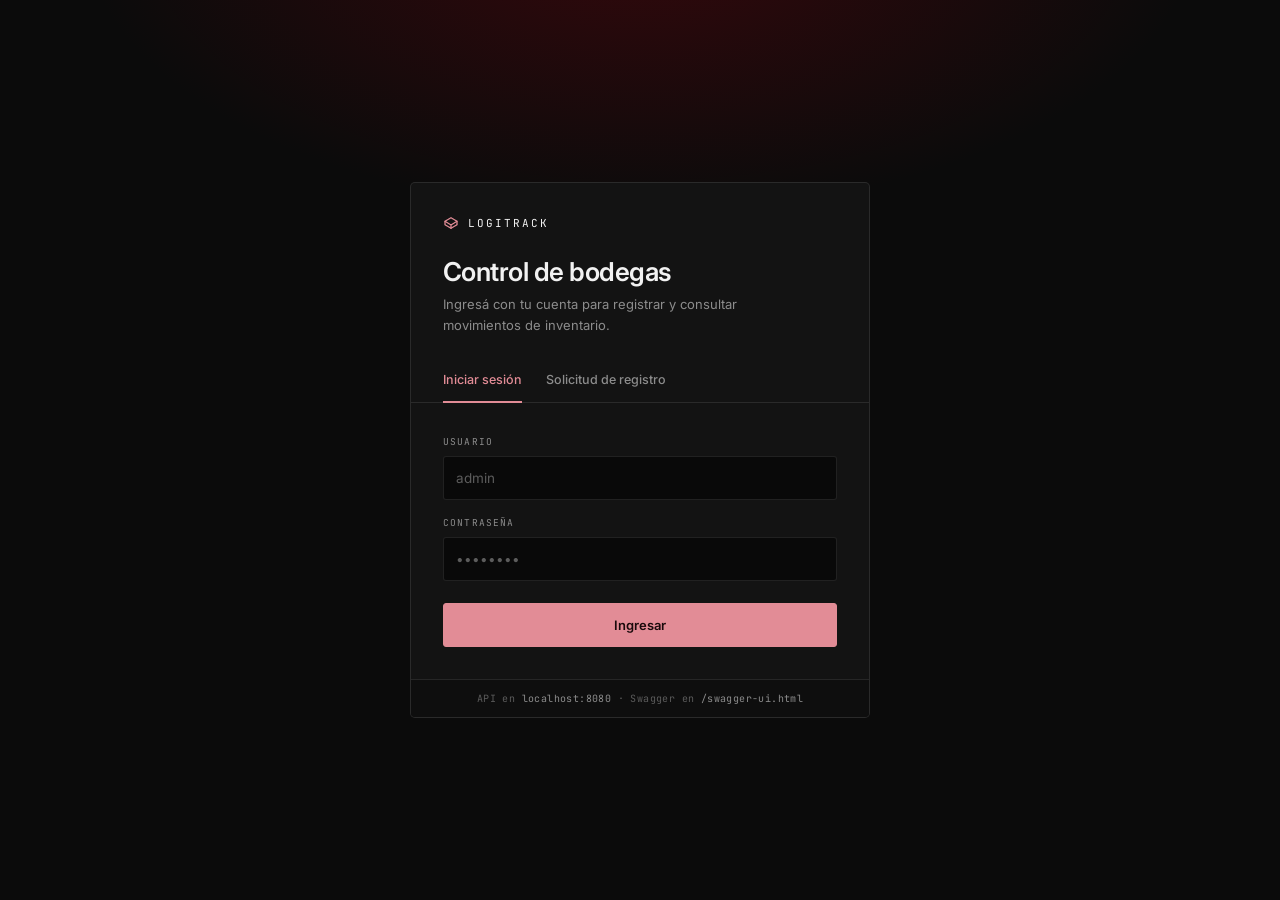
==== commit 676247da: "🎨 style: rehace el frontend con el tema consola oscura" ====
--- a/frontend/index.html
+++ b/frontend/index.html
@@ -6,7 +6,7 @@
 <title>LogiTrack — Acceso</title>
 <link rel="preconnect" href="https://fonts.googleapis.com">
 <link rel="preconnect" href="https://fonts.gstatic.com" crossorigin>
-<link href="https://fonts.googleapis.com/css2?family=Reddit+Sans:wght@400..700&family=JetBrains+Mono:wght@400..500&display=swap" rel="stylesheet">
+<link href="https://fonts.googleapis.com/css2?family=Inter:wght@400;500;600&family=JetBrains+Mono:wght@400;500&display=swap" rel="stylesheet">
 <link rel="stylesheet" href="css/estilos.css">
 </head>
 <body class="acceso">
--- a/frontend/css/estilos.css
+++ b/frontend/css/estilos.css
@@ -1,72 +1,59 @@
 /* =========================================================
    LogiTrack — sistema visual
-   Paleta y tipografía: repartidas por el dealer del skill
-   design-taste-frontend (palette mint-pink-accounts, type reddit).
-   Superficie: Operate (panel de trabajo). Un solo sistema:
-   un botón, un radio, una hairline, una tabla, un acento.
+   Mundo: consola técnica.
+   Paleta: #73030D  #732F3B  #F2F2F2  #8C8C8C  #0D0D0D
+   Tipografía: Inter (texto) + JetBrains Mono (datos).
+   Un solo sistema: un botón, un radio, una hairline, un acento.
    ========================================================= */
 
-/* ---------- Tokens repartidos ---------- */
+/* ---------- Tokens ---------- */
 :root {
   /* paleta */
-  --bg:        #f8f8f8;
-  --surface:   #eeeeee;
-  --ink:       #0a0a0a;
-  --muted:     #6a6a6a;
-  --accent:    #1f6b3a;
-  --accent-ink:#ffffff;
-
-  /* ground invertido (barra lateral) */
-  --inv-bg:      #0a0a0a;
-  --inv-surface: #171717;
-  --inv-ink:     #f8f8f8;
-  --inv-muted:   #939393;
-
-  /* hairline: 12-15% del ink, nunca un gris inventado */
-  --line:        rgba(10, 10, 10, .12);
-  --line-fuerte: rgba(10, 10, 10, .22);
-  --line-inv:    rgba(248, 248, 248, .14);
-
-  /* estado: solo para marcas pequeñas y etiquetas */
-  --ok:      #1f6b3a;
-  --ok-bg:   #e8f1ec;
-  --warn:    #7d5300;
-  --warn-bg: #f8efdc;
-  --bad:     #9c2a21;
-  --bad-bg:  #f8e7e5;
+  --fondo:      #0B0B0B;
+  --panel:      #131313;
+  --panel-2:    #0E0E0E;
+  --panel-3:    #181818;
+
+  --texto:      #F2F2F2;
+  --mudo:       #8C8C8C;
+  --tenue:      #5C5C5C;
+
+  --senal:      #E28C96;
+  --senal-suave:#1B1012;
+  --vino:       #73030D;
+  --vino-suave: #1E0A0C;
+
+  --borde:        rgba(242, 242, 242, .10);
+  --borde-2:      rgba(242, 242, 242, .06);
+  --borde-fuerte: rgba(242, 242, 242, .20);
+
+  /* estado: texto claro + fondo tenue del mismo tono */
+  --ok:      #6FBF8B;
+  --ok-bg:   #101E17;
+  --warn:    #D9A86B;
+  --warn-bg: #1F1810;
+  --bad:     #E07272;
+  --bad-bg:  #231213;
 
   /* tipografía */
-  --font-display: "Reddit Sans", system-ui, -apple-system, "Segoe UI", sans-serif;
-  --font-text:    "Reddit Sans", system-ui, -apple-system, "Segoe UI", sans-serif;
-  --font-mono:    "JetBrains Mono", ui-monospace, "Cascadia Mono", Consolas, monospace;
-
-  --display-weight: 500;
-  --display-tracking: -0.03em;
-
-  /* escala fija */
-  --t-h1:    1.75rem;   /* 28 */
-  --t-h2:    1.375rem;  /* 22 */
-  --t-h3:    1.0625rem; /* 17 */
-  --t-body:  1rem;      /* 16 */
-  --t-small: .875rem;   /* 14 */
-  --t-label: .8125rem;  /* 13 */
-  --t-stat:  2.125rem;  /* 34 */
-
-  /* radios: soft 8 / 12 / 20 */
-  --r-sm:  8px;
-  --r-md:  12px;
-  --r-lg:  20px;
-
-  /* spacing: 4 8 12 16 24 32 48 64 */
+  --fuente:      "Inter", system-ui, -apple-system, "Segoe UI", sans-serif;
+  --mono:        "JetBrains Mono", ui-monospace, "Cascadia Mono", Consolas, monospace;
+
+  /* radios: consola = chicos */
+  --r-sm: 3px;
+  --r-md: 4px;
+  --r-lg: 5px;
+
+  /* spacing */
   --s-1: 4px;  --s-2: 8px;  --s-3: 12px; --s-4: 16px;
   --s-5: 24px; --s-6: 32px; --s-7: 48px; --s-8: 64px;
 
-  /* movimiento (skill animate) */
+  /* movimiento */
   --ease-out:    cubic-bezier(0.23, 1, 0.32, 1);
   --ease-in-out: cubic-bezier(0.77, 0, 0.175, 1);
   --dur-fast:  140ms;
   --dur:       180ms;
-  --dur-vista: 220ms;
+  --dur-vista: 320ms;
 }
 
 /* ---------- Base ---------- */
@@ -75,105 +62,118 @@
 
 [hidden] { display: none !important; }
 
-html {
-  -webkit-text-size-adjust: 100%;
-  font-synthesis: none;
-}
+html { -webkit-text-size-adjust: 100%; }
 
 body {
-  font-family: var(--font-text);
-  font-size: var(--t-body);
-  line-height: 1.55;
-  color: var(--ink);
-  background: var(--bg);
+  font-family: var(--fuente);
+  font-size: 13px;
+  line-height: 1.5;
+  color: var(--texto);
+  background: var(--fondo);
   -webkit-font-smoothing: antialiased;
 }
 
 button, input, select, textarea { font: inherit; color: inherit; }
 
 /* Superficies del navegador atadas a la paleta */
-::selection { background: #cfe6d8; color: var(--ink); }
-:focus-visible {
-  outline: 2px solid var(--accent);
-  outline-offset: 2px;
-  border-radius: 3px;
-}
-html { scrollbar-color: var(--line-fuerte) transparent; scrollbar-width: thin; }
+::selection { background: rgba(226, 140, 150, .28); color: var(--texto); }
+:focus-visible { outline: 2px solid var(--senal); outline-offset: 2px; border-radius: 2px; }
+html { scrollbar-color: #2A2A2A transparent; scrollbar-width: thin; }
 
 /* ---------- Tipografía ---------- */
 h1, h2, h3 {
-  font-family: var(--font-display);
-  font-weight: var(--display-weight);
-  line-height: 1.15;
-  letter-spacing: var(--display-tracking);
+  font-family: var(--fuente);
+  font-weight: 600;
+  line-height: 1.2;
+  letter-spacing: -0.02em;
   text-wrap: balance;
 }
-h1 { font-size: var(--t-h1); }
-h2 { font-size: var(--t-h2); }
-h3 { font-size: var(--t-h3); letter-spacing: -0.018em; }
+h1 { font-size: 30px; }
+h2 { font-size: 20px; }
+h3 { font-size: 14px; letter-spacing: -0.01em; }
 
 p { text-wrap: pretty; }
 
+/* Etiqueta de campo: mono, versalitas chicas */
+.etiqueta-campo {
+  display: block;
+  font-family: var(--mono);
+  font-size: 9px;
+  letter-spacing: .14em;
+  text-transform: uppercase;
+  color: var(--mudo);
+}
+
 .num, .dato-num {
-  font-family: var(--font-mono);
+  font-family: var(--mono);
   font-variant-numeric: tabular-nums;
   font-feature-settings: "tnum" 1;
 }
 
-/* Nunca versalitas ni mayúsculas con tracking: etiquetas en caja normal */
-.etiqueta-campo {
-  font-size: var(--t-label);
-  font-weight: 500;
-  color: var(--muted);
-  letter-spacing: 0;
-}
+.enlace {
+  color: var(--senal);
+  text-decoration: none;
+  border-bottom: 1px solid rgba(226, 140, 150, .4);
+}
+.enlace:hover { border-bottom-color: var(--senal); }
 
 /* ---------- Controles ---------- */
-.campo { display: grid; gap: var(--s-2); }
+.campo { display: grid; gap: 7px; }
 
 .campo > label {
-  font-size: var(--t-label);
-  font-weight: 500;
-  color: var(--muted);
+  font-family: var(--mono);
+  font-size: 9.5px;
+  letter-spacing: .12em;
+  text-transform: uppercase;
+  color: var(--mudo);
 }
 
 input[type="text"], input[type="password"], input[type="tel"], input[type="number"],
 input[type="datetime-local"], select {
   width: 100%;
   height: 44px;
-  padding: 0 var(--s-3);
-  border: 1px solid var(--line-fuerte);
+  padding: 0 12px;
+  border: 1px solid var(--borde);
   border-radius: var(--r-sm);
-  background: #fff;
-  font-size: var(--t-body);
-  transition:
-    border-color var(--dur) var(--ease-out),
-    box-shadow var(--dur) var(--ease-out);
-}
-
-input::placeholder { color: var(--muted); }
-
-input:hover:not(:disabled), select:hover:not(:disabled) { border-color: var(--ink); }
+  background: #090909;
+  color: var(--texto);
+  font-size: 13.5px;
+  transition: border-color var(--dur) var(--ease-out), background-color var(--dur) var(--ease-out);
+}
+
+input::placeholder { color: var(--tenue); }
+
+input:hover:not(:disabled), select:hover:not(:disabled) { border-color: var(--borde-fuerte); }
 
 input:focus, select:focus {
   outline: none;
-  border-color: var(--accent);
-  box-shadow: 0 0 0 3px rgba(31, 107, 58, .14);
+  border-color: var(--senal);
+  background: #0C0C0C;
+  box-shadow: 0 0 0 3px rgba(226, 140, 150, .12);
 }
 
 input:disabled, select:disabled {
-  background: var(--surface);
-  color: var(--muted);
+  background: var(--panel-2);
+  color: var(--tenue);
   cursor: not-allowed;
 }
 
 input[aria-invalid="true"] { border-color: var(--bad); }
-input[aria-invalid="true"]:focus { box-shadow: 0 0 0 3px rgba(156, 42, 33, .14); }
-
-.ayuda { font-size: var(--t-label); color: var(--muted); }
-.error-campo { font-size: var(--t-label); color: var(--bad); }
-
-/* ---------- Botones: una forma, una altura ---------- */
+
+select {
+  appearance: none;
+  background-image: linear-gradient(45deg, transparent 50%, var(--mudo) 50%),
+                    linear-gradient(135deg, var(--mudo) 50%, transparent 50%);
+  background-position: calc(100% - 16px) 19px, calc(100% - 11px) 19px;
+  background-size: 5px 5px, 5px 5px;
+  background-repeat: no-repeat;
+  padding-right: 32px;
+}
+
+.ayuda { font-family: var(--mono); font-size: 10px; color: var(--mudo); letter-spacing: .02em; }
+.error-campo { font-family: var(--mono); font-size: 10px; color: var(--bad); }
+
+/* ---------- Botones ---------- */
 .boton {
   display: inline-flex;
   align-items: center;
@@ -183,7 +183,7 @@
   padding: 0 var(--s-5);
   border: 1px solid transparent;
   border-radius: var(--r-sm);
-  font-size: var(--t-body);
+  font-size: 13px;
   font-weight: 500;
   cursor: pointer;
   white-space: nowrap;
@@ -194,53 +194,51 @@
     transform var(--dur-fast) var(--ease-out);
 }
 
-/* El unico boton relleno marca la accion principal */
-.boton--primario { background: var(--accent); color: var(--accent-ink); }
-.boton--primario:hover:not(:disabled) { background: #185631; }
-.boton--primario:active:not(:disabled) { background: #12452a; }
+/* El unico boton lleno marca la accion principal */
+.boton--primario {
+  background: var(--senal);
+  border-color: var(--senal);
+  color: #1A0A0C;
+  font-weight: 600;
+}
+.boton--primario:hover:not(:disabled) { background: #F0A3AC; border-color: #F0A3AC; }
+.boton--primario:active:not(:disabled) { background: #CE7781; border-color: #CE7781; }
 
 .boton--secundario {
   background: transparent;
-  border-color: var(--line-fuerte);
-  color: var(--ink);
-}
-.boton--secundario:hover:not(:disabled) { border-color: var(--ink); background: rgba(10, 10, 10, .03); }
-
-.boton--fantasma { background: transparent; color: var(--muted); }
-.boton--fantasma:hover:not(:disabled) { color: var(--ink); background: rgba(10, 10, 10, .05); }
-
-.boton--peligro { background: transparent; border-color: var(--line-fuerte); color: var(--bad); }
-.boton--peligro:hover:not(:disabled) { border-color: var(--bad); background: var(--bad-bg); }
+  border-color: var(--borde-fuerte);
+  color: var(--texto);
+}
+.boton--secundario:hover:not(:disabled) { background: #181818; border-color: var(--mudo); }
+
+.boton--fantasma { background: transparent; color: var(--mudo); }
+.boton--fantasma:hover:not(:disabled) { background: #181818; color: var(--texto); }
+
+.boton--peligro { background: transparent; border-color: var(--borde); color: var(--bad); }
+.boton--peligro:hover:not(:disabled) { background: var(--bad-bg); border-color: rgba(224, 114, 114, .4); }
 
 .boton--bloque { width: 100%; }
-.boton--sm { height: 32px; padding: 0 var(--s-3); font-size: var(--t-label); }
-
-.boton:disabled { opacity: .45; cursor: not-allowed; }
-
-/* Feedback de presion */
+.boton--sm { height: 29px; padding: 0 10px; font-size: 11.5px; }
+
+.boton:disabled { opacity: .4; cursor: not-allowed; }
 .boton:active:not(:disabled) { transform: scale(0.97); }
 
 .boton[data-cargando="true"] { color: transparent; position: relative; }
 .boton[data-cargando="true"]::after {
   content: "";
   position: absolute;
-  width: 15px; height: 15px;
-  border: 2px solid rgba(255, 255, 255, .4);
-  border-top-color: #fff;
+  width: 14px; height: 14px;
+  border: 2px solid rgba(26, 10, 12, .35);
+  border-top-color: #1A0A0C;
   border-radius: 50%;
   animation: girar .6s linear infinite;
 }
-.boton--secundario[data-cargando="true"]::after { border-color: var(--line-fuerte); border-top-color: var(--ink); }
+.boton--secundario[data-cargando="true"]::after,
+.boton--peligro[data-cargando="true"]::after {
+  border-color: var(--borde-fuerte);
+  border-top-color: var(--texto);
+}
 @keyframes girar { to { transform: rotate(360deg); } }
-
-/* Enlace de texto: un solo estilo para toda la app */
-.enlace {
-  color: var(--accent);
-  text-decoration: underline;
-  text-underline-offset: 3px;
-  text-decoration-thickness: 1px;
-}
-.enlace:hover { text-decoration-thickness: 2px; }
 
 /* ---------- Acceso (login y registro) ---------- */
 .acceso {
@@ -249,89 +247,127 @@
   place-items: center;
   padding: var(--s-5);
   background:
-    radial-gradient(1100px 480px at 50% -12%, #e9f2ec 0%, transparent 62%),
-    var(--bg);
+    radial-gradient(900px 460px at 50% -8%, rgba(115, 3, 13, .40), transparent 62%),
+    var(--fondo);
 }
 
 .acceso__panel {
   width: 100%;
-  max-width: 420px;
-  background: #fff;
-  border: 1px solid var(--line);
+  max-width: 460px;
+  background: var(--panel);
+  border: 1px solid var(--borde);
   border-radius: var(--r-lg);
   overflow: hidden;
-}
-
-.acceso__marca { padding: var(--s-6) var(--s-6) 0; display: grid; gap: var(--s-2); }
+  animation: tarjeta-entra 460ms var(--ease-out) both;
+}
+
+@keyframes tarjeta-entra {
+  from { opacity: 0; transform: translateY(28px) scale(0.97); }
+}
+
+/* Al iniciar sesion la tarjeta sube y se apaga antes de navegar */
+body[data-saliendo] .acceso__panel {
+  animation: none;
+  opacity: 0;
+  transform: translateY(-28px) scale(0.95);
+  transition:
+    opacity 420ms var(--ease-out),
+    transform 420ms var(--ease-out);
+}
+
+.acceso__marca {
+  padding: var(--s-6) var(--s-6) 0;
+  display: grid;
+  gap: 7px;
+  animation: sube-entra 420ms var(--ease-out) 90ms both;
+}
 
 .acceso__logo {
   display: flex;
   align-items: center;
-  gap: var(--s-2);
-  font-size: var(--t-h3);
-  font-weight: 600;
-  letter-spacing: -0.02em;
-  color: var(--ink);
-  margin-bottom: var(--s-4);
-}
-
-.acceso__logo svg { width: 22px; height: 22px; color: var(--accent); }
-
-.acceso__marca h1 { font-size: var(--t-h2); }
-.acceso__marca p { color: var(--muted); font-size: var(--t-small); line-height: 1.6; }
+  gap: 9px;
+  font-family: var(--mono);
+  font-size: 11px;
+  letter-spacing: .18em;
+  text-transform: uppercase;
+  color: var(--texto);
+  margin-bottom: 18px;
+}
+
+.acceso__logo svg { width: 16px; height: 16px; color: var(--senal); }
+
+.acceso__marca h1 { font-size: 26px; }
+.acceso__marca p { color: var(--mudo); font-size: 13px; line-height: 1.6; max-width: 40ch; }
 
 .pestanas {
   display: flex;
   gap: var(--s-5);
-  margin-top: var(--s-6);
+  margin-top: var(--s-5);
   padding: 0 var(--s-6);
-  border-bottom: 1px solid var(--line);
-}
-
-/* Pestaña: subrayado 2px que se dibuja, sin mayúsculas */
+  border-bottom: 1px solid var(--borde);
+  animation: sube-entra 420ms var(--ease-out) 170ms both;
+}
+
+@keyframes sube-entra {
+  from { opacity: 0; transform: translateY(14px); }
+}
+
 .pestana {
   position: relative;
-  padding: var(--s-3) 0;
+  padding: 11px 0;
+  margin-bottom: -1px;
   background: none;
   border: 0;
   border-bottom: 2px solid transparent;
-  margin-bottom: -1px;
-  color: var(--muted);
-  font-size: var(--t-small);
+  color: var(--mudo);
+  font-size: 12.5px;
   font-weight: 500;
   cursor: pointer;
   transition: color var(--dur) var(--ease-out), border-color var(--dur) var(--ease-out);
 }
 
-.pestana:hover { color: var(--ink); }
-.pestana[aria-selected="true"] { color: var(--accent); border-bottom-color: var(--accent); }
+.pestana:hover { color: var(--texto); }
+.pestana[aria-selected="true"] { color: var(--senal); border-bottom-color: var(--senal); }
 
 .acceso__cuerpo {
   padding: var(--s-6);
   display: grid;
   gap: var(--s-4);
   transition:
-    opacity 180ms var(--ease-out),
-    transform 180ms var(--ease-out);
+    opacity 260ms var(--ease-out),
+    transform 260ms var(--ease-out);
+  /* El panel que entra viene desde el lado hacia el que se navega */
   @starting-style {
     opacity: 0;
-    transform: translateY(-4px);
+    transform: translateY(var(--entra-desde, -26px));
   }
 }
 
+/* El panel que sale se desvanece hacia el lado contrario */
+.acceso__cuerpo[data-saliendo="arriba"] {
+  opacity: 0;
+  transform: translateY(-24px);
+  transition-duration: 180ms;
+}
+.acceso__cuerpo[data-saliendo="abajo"] {
+  opacity: 0;
+  transform: translateY(24px);
+  transition-duration: 180ms;
+}
+
 .acceso__pie {
-  padding: var(--s-3) var(--s-6);
-  border-top: 1px solid var(--line);
-  background: var(--surface);
-  font-size: var(--t-label);
-  color: var(--muted);
-}
-
-.acceso__pie code {
-  font-family: var(--font-mono);
-  font-size: .95em;
-  color: var(--ink);
-}
+  display: block;
+  text-align: center;
+  padding: 11px var(--s-6);
+  border-top: 1px solid var(--borde);
+  background: var(--panel-2);
+  font-family: var(--mono);
+  font-size: 10px;
+  letter-spacing: .04em;
+  color: var(--tenue);
+}
+
+.acceso__pie code { font-family: var(--mono); color: var(--mudo); }
 
 /* Pie de formulario con el boton a la derecha: una sola accion */
 .form-pie {
@@ -345,55 +381,74 @@
 .aviso {
   display: flex;
   gap: var(--s-2);
-  padding: var(--s-3) var(--s-4);
+  padding: 11px 13px;
   border-radius: var(--r-sm);
-  font-size: var(--t-small);
+  font-size: 12.5px;
   border: 1px solid;
   transition: opacity 160ms var(--ease-out);
   @starting-style { opacity: 0; }
 }
-.aviso--error  { background: var(--bad-bg);  border-color: #e9c9c6; color: var(--bad); }
-.aviso--exito  { background: var(--ok-bg);   border-color: #c9e0d2; color: var(--ok); }
-.aviso--info   { background: #eef2f0;        border-color: var(--line); color: var(--ink); }
-.aviso--alerta { background: var(--warn-bg); border-color: #e8d9b8; color: var(--warn); }
+.aviso--error  { background: var(--bad-bg);  border-color: rgba(224, 114, 114, .35); color: var(--bad); }
+.aviso--exito  { background: var(--ok-bg);   border-color: rgba(111, 191, 139, .35); color: var(--ok); }
+.aviso--info   { background: var(--panel-3); border-color: var(--borde); color: var(--texto); }
+.aviso--alerta { background: var(--warn-bg); border-color: rgba(217, 168, 107, .35); color: var(--warn); }
 .aviso[hidden] { display: none; }
 
 /* ---------- Shell del panel ---------- */
 .app {
   display: grid;
-  grid-template-columns: 236px 1fr;
+  grid-template-columns: 238px 1fr;
   min-height: 100dvh;
-}
-
-/* ---------- Barra lateral (ground invertido) ---------- */
+  transition:
+    opacity 320ms var(--ease-out),
+    transform 320ms var(--ease-out);
+}
+
+/* Al cerrar sesion la pantalla se apaga y se aleja antes de volver al login */
+body[data-saliendo] .app {
+  opacity: 0;
+  transform: scale(0.97);
+}
+
+/* ---------- Barra lateral ---------- */
 .barra {
-  background: var(--inv-bg);
-  color: var(--inv-ink);
+  background: #090909;
+  border-right: 1px solid var(--borde);
+  color: var(--texto);
   display: flex;
   flex-direction: column;
-  padding: var(--s-5) var(--s-3);
-  gap: var(--s-1);
+  padding: var(--s-5) 10px;
+  gap: 2px;
+  /* Queda pegada a la ventana: el perfil y "cerrar sesion" se ven siempre */
+  position: sticky;
+  top: 0;
+  align-self: start;
+  height: 100dvh;
+  overflow-y: auto;
 }
 
 .barra__marca {
   display: flex;
   align-items: center;
-  gap: var(--s-2);
-  padding: var(--s-1) var(--s-3) var(--s-5);
-  color: var(--inv-ink);
-  font-size: var(--t-body);
-  font-weight: 600;
-  letter-spacing: -0.02em;
-}
-
-.barra__marca svg { width: 21px; height: 21px; color: #6fce9d; }
-
-/* Encabezado de grupo: caja normal, 13px, sin tracking */
+  gap: 9px;
+  padding: 4px 10px var(--s-5);
+  color: var(--texto);
+  font-family: var(--mono);
+  font-size: 11px;
+  letter-spacing: .16em;
+  text-transform: uppercase;
+}
+
+.barra__marca svg { width: 15px; height: 15px; color: var(--senal); }
+
 .barra__seccion {
-  padding: var(--s-4) var(--s-3) var(--s-2);
-  font-size: var(--t-label);
-  font-weight: 500;
-  color: var(--inv-muted);
+  padding: var(--s-4) 10px 6px;
+  font-family: var(--mono);
+  font-size: 9px;
+  font-weight: 400;
+  letter-spacing: .16em;
+  text-transform: uppercase;
+  color: var(--tenue);
 }
 
 .barra__nav { display: grid; gap: 2px; }
@@ -401,16 +456,15 @@
 .barra__enlace {
   display: flex;
   align-items: center;
-  gap: var(--s-3);
+  gap: 10px;
   width: 100%;
-  height: 38px;
-  padding: 0 var(--s-3);
+  height: 32px;
+  padding: 0 10px;
   border: 0;
   border-radius: var(--r-sm);
   background: none;
-  color: var(--inv-muted);
-  font-size: var(--t-small);
-  font-weight: 500;
+  color: var(--mudo);
+  font-size: 12.5px;
   text-align: left;
   cursor: pointer;
   transition:
@@ -418,104 +472,155 @@
     color var(--dur) var(--ease-out);
 }
 
-.barra__enlace svg { width: 17px; height: 17px; flex: none; }
-
-.barra__enlace:hover { background: var(--inv-surface); color: var(--inv-ink); }
-
-/* Activo: fondo + acento en el icono, sin barra lateral */
-.barra__enlace[aria-current="page"] { background: var(--inv-surface); color: var(--inv-ink); }
-.barra__enlace[aria-current="page"] svg { color: #6fce9d; }
+.barra__enlace svg { width: 15px; height: 15px; flex: none; opacity: .85; }
+
+.barra__enlace:hover { background: #141414; color: var(--texto); }
+
+.barra__enlace[aria-current="page"] {
+  background: rgba(226, 140, 150, .10);
+  color: var(--senal);
+}
+.barra__enlace[aria-current="page"] svg { opacity: 1; }
 
 .barra__pie {
   margin-top: auto;
-  padding-top: var(--s-4);
-  border-top: 1px solid var(--line-inv);
+  padding-top: var(--s-3);
+  border-top: 1px solid var(--borde);
 }
 
 .barra__usuario {
   display: flex;
   align-items: center;
-  gap: var(--s-3);
-  padding: var(--s-2) var(--s-3);
-  font-size: var(--t-small);
-  font-weight: 500;
-  color: var(--inv-ink);
+  gap: 9px;
+  padding: 6px 10px;
+  font-size: 12px;
+  color: var(--texto);
 }
 
 .barra__inicial {
-  width: 30px; height: 30px;
+  width: 26px; height: 26px;
   flex: none;
   display: grid;
   place-items: center;
   border-radius: 50%;
-  background: #2a2a2a;
-  font-size: var(--t-label);
-  font-weight: 600;
-  color: #6fce9d;
+  background: #1E1E1E;
+  border: 1px solid var(--borde);
+  font-family: var(--mono);
+  font-size: 9px;
+  font-weight: 500;
+  color: var(--senal);
 }
 
 .barra__rol {
   display: block;
-  font-size: var(--t-label);
-  font-weight: 400;
-  color: var(--inv-muted);
+  font-family: var(--mono);
+  font-size: 9px;
+  letter-spacing: .1em;
+  text-transform: uppercase;
+  color: var(--tenue);
+  margin-top: 1px;
 }
 
 .barra__salir {
   display: block;
   width: 100%;
-  height: 34px;
+  height: 30px;
   margin-top: var(--s-2);
-  padding: 0 var(--s-3);
+  padding: 0 10px;
   border: 0;
   border-radius: var(--r-sm);
   background: none;
-  color: var(--inv-muted);
-  font-size: var(--t-label);
+  color: var(--tenue);
+  font-family: var(--mono);
+  font-size: 9.5px;
+  letter-spacing: .12em;
+  text-transform: uppercase;
   text-align: left;
   cursor: pointer;
   transition: background-color var(--dur) var(--ease-out), color var(--dur) var(--ease-out);
 }
-.barra__salir:hover { background: var(--inv-surface); color: var(--inv-ink); }
+.barra__salir:hover { background: #141414; color: var(--senal); }
 
 /* ---------- Contenido ---------- */
-.contenido { display: flex; flex-direction: column; min-width: 0; }
+.contenido {
+  display: flex;
+  flex-direction: column;
+  min-width: 0;
+  background-image: radial-gradient(700px 340px at 12% -12%, rgba(115, 3, 13, .34), transparent 65%);
+}
+
+/* Barra de estado tipo terminal */
+.estado {
+  display: flex;
+  align-items: center;
+  gap: var(--s-4);
+  padding: 13px var(--s-6);
+  border-bottom: 1px solid var(--borde);
+  font-family: var(--mono);
+  font-size: 10px;
+  letter-spacing: .08em;
+  color: var(--mudo);
+}
+
+.estado b {
+  display: flex;
+  align-items: center;
+  gap: 7px;
+  color: var(--senal);
+  font-weight: 500;
+}
+.estado b::before {
+  content: "";
+  width: 6px;
+  height: 6px;
+  border-radius: 50%;
+  background: var(--senal);
+  box-shadow: 0 0 8px rgba(226, 140, 150, .7);
+}
+.estado span:last-child { margin-left: auto; }
 
 .cabecera {
   display: flex;
   align-items: flex-end;
   justify-content: space-between;
   gap: var(--s-5);
-  padding: var(--s-6) var(--s-7) var(--s-5);
-  border-bottom: 1px solid var(--line);
-  background: #fff;
-}
-
-.cabecera__texto { display: grid; gap: var(--s-1); }
-.cabecera__texto p { color: var(--muted); font-size: var(--t-small); max-width: 62ch; }
+  padding: var(--s-5) var(--s-6) var(--s-4);
+}
+
+.cabecera__texto { display: grid; gap: 4px; }
+.cabecera__texto h1 { font-size: 30px; }
+.cabecera__texto p { color: var(--mudo); font-size: 13px; max-width: 62ch; }
 
 .vista {
-  padding: var(--s-5) var(--s-7) var(--s-7);
+  padding: 0 var(--s-6) var(--s-7);
   display: grid;
-  gap: var(--s-5);
+  gap: var(--s-4);
   align-content: start;
 }
 
-/* Al cambiar de vista el contenido entra en vez de teletransportarse */
+/* Al cambiar de vista el contenido entra en vez de teletransportarse,
+   desde arriba o desde abajo segun hacia donde se navega */
+.vista { --vista-desde: 18px; }
+.vista[data-dir="arriba"] { --vista-desde: -18px; }
+
 .vista > * {
   transition:
     opacity var(--dur-vista) var(--ease-out),
     transform var(--dur-vista) var(--ease-out);
   @starting-style {
     opacity: 0;
-    transform: translateY(6px);
+    transform: translateY(var(--vista-desde));
   }
 }
 
-/* ---------- Panel: una hairline, sin sombra ---------- */
+/* Los paneles entran escalonados, no todos de golpe */
+.vista > *:nth-child(2) { transition-delay: 60ms; }
+.vista > *:nth-child(3) { transition-delay: 120ms; }
+
+/* ---------- Panel ---------- */
 .panel {
-  background: #fff;
-  border: 1px solid var(--line);
+  background: var(--panel);
+  border: 1px solid var(--borde);
   border-radius: var(--r-md);
   overflow: hidden;
 }
@@ -525,34 +630,43 @@
   align-items: center;
   justify-content: space-between;
   gap: var(--s-4);
-  padding: var(--s-4) var(--s-5);
-  border-bottom: 1px solid var(--line);
-}
-
-.panel__cabecera h3 { font-size: var(--t-h3); }
-.panel__cabecera p { color: var(--muted); font-size: var(--t-small); margin-top: 2px; }
+  padding: 13px var(--s-5);
+  border-bottom: 1px solid var(--borde);
+  background: var(--panel-2);
+}
+
+.panel__cabecera h3 { font-size: 14px; }
+.panel__cabecera p {
+  font-family: var(--mono);
+  font-size: 10px;
+  color: var(--mudo);
+  margin-top: 3px;
+  letter-spacing: .03em;
+}
 
 /* ---------- Tabla ---------- */
 .tabla-envoltura { overflow-x: auto; }
 
-table { width: 100%; border-collapse: collapse; font-size: var(--t-small); }
+table { width: 100%; border-collapse: collapse; font-size: 12.5px; }
 
 thead th {
-  padding: var(--s-2) var(--s-5);
+  padding: 9px var(--s-5);
   text-align: left;
-  font-size: var(--t-label);
-  font-weight: 500;
-  color: var(--muted);
-  background: var(--surface);
-  border-bottom: 1px solid var(--line);
+  font-family: var(--mono);
+  font-size: 9px;
+  font-weight: 400;
+  letter-spacing: .14em;
+  text-transform: uppercase;
+  color: var(--mudo);
+  border-bottom: 1px solid var(--borde);
   white-space: nowrap;
 }
 
 tbody td {
-  padding: var(--s-3) var(--s-5);
-  border-bottom: 1px solid var(--line);
+  padding: 11px var(--s-5);
+  border-bottom: 1px solid var(--borde-2);
   vertical-align: middle;
-  color: var(--ink);
+  color: #D8D8D8;
 }
 
 /* Las filas entran escalonadas: el ojo sigue un orden */
@@ -571,99 +685,214 @@
 tbody tr:nth-child(6) { animation-delay: 150ms; }
 
 tbody tr:last-child td { border-bottom: 0; }
-tbody tr:hover { background: #f4f5f4; }
-
-td.num, th.num { text-align: right; font-family: var(--font-mono); font-variant-numeric: tabular-nums; }
+tbody tr:hover { background: var(--panel-3); }
+
+td.num, th.num { text-align: right; font-family: var(--mono); font-variant-numeric: tabular-nums; }
 
 /* Valores antes/despues en la auditoria: mono, porque es dato */
 .auditoria-valores {
   display: block;
   max-width: 34ch;
-  font-family: var(--font-mono);
-  font-size: var(--t-label);
+  font-family: var(--mono);
+  font-size: 10.5px;
   line-height: 1.5;
-  color: var(--muted);
+  color: var(--mudo);
   overflow-wrap: anywhere;
 }
 
 .celda-vacia {
   padding: var(--s-7) var(--s-5);
   text-align: center;
-  color: var(--muted);
-  font-size: var(--t-small);
-}
-.celda-vacia strong { display: block; color: var(--ink); font-weight: 500; margin-bottom: var(--s-1); }
+  color: var(--mudo);
+  font-size: 12.5px;
+}
+.celda-vacia strong { display: block; color: var(--texto); font-weight: 500; margin-bottom: 4px; }
 
 /* ---------- Etiquetas de estado ---------- */
 .eti {
   display: inline-flex;
   align-items: center;
-  gap: var(--s-1);
-  padding: 2px var(--s-2);
+  gap: 5px;
+  padding: 2px 8px;
   border-radius: var(--r-sm);
-  font-size: var(--t-label);
+  font-family: var(--mono);
+  font-size: 10px;
   font-weight: 500;
+  letter-spacing: .04em;
+  text-transform: uppercase;
   border: 1px solid transparent;
   white-space: nowrap;
 }
-.eti--activo    { background: var(--ok-bg);   color: var(--ok);   border-color: #c9e0d2; }
-.eti--pendiente { background: var(--warn-bg); color: var(--warn); border-color: #e8d9b8; }
-.eti--rechazado { background: var(--bad-bg);  color: var(--bad);  border-color: #e9c9c6; }
-.eti--insert    { background: var(--ok-bg);   color: var(--ok);   border-color: #c9e0d2; }
-.eti--update    { background: #eef2f0;        color: var(--ink);  border-color: var(--line); }
-.eti--delete    { background: var(--bad-bg);  color: var(--bad);  border-color: #e9c9c6; }
-.eti--neutra    { background: var(--surface); color: var(--muted); border-color: var(--line); }
+.eti--activo    { background: var(--ok-bg);   color: var(--ok);   border-color: rgba(111, 191, 139, .3); }
+.eti--pendiente { background: var(--warn-bg); color: var(--warn); border-color: rgba(217, 168, 107, .3); }
+.eti--rechazado { background: var(--bad-bg);  color: var(--bad);  border-color: rgba(224, 114, 114, .3); }
+.eti--insert    { background: var(--ok-bg);   color: var(--ok);   border-color: rgba(111, 191, 139, .3); }
+.eti--update    { background: var(--panel-3); color: var(--texto); border-color: var(--borde); }
+.eti--delete    { background: var(--bad-bg);  color: var(--bad);  border-color: rgba(224, 114, 114, .3); }
+.eti--neutra    { background: var(--panel-3); color: var(--mudo); border-color: var(--borde); }
 
 /* ---------- Métricas ---------- */
 .rejilla {
   display: grid;
-  grid-template-columns: repeat(auto-fit, minmax(200px, 1fr));
+  grid-template-columns: repeat(auto-fit, minmax(210px, 1fr));
+  gap: var(--s-3);
+}
+
+/* Dos paneles de referencia lado a lado (bodegas y productos) */
+.rejilla--2 { grid-template-columns: repeat(auto-fit, minmax(320px, 1fr)); }
+
+.metrica {
+  background: var(--panel);
+  border: 1px solid var(--borde);
+  border-radius: var(--r-md);
+  padding: var(--s-4);
+  display: grid;
+  gap: 9px;
+}
+
+.metrica__rotulo {
+  font-family: var(--mono);
+  font-size: 9px;
+  letter-spacing: .14em;
+  text-transform: uppercase;
+  color: var(--mudo);
+}
+.metrica__valor {
+  font-family: var(--mono);
+  font-size: 30px;
+  font-weight: 600;
+  letter-spacing: -0.02em;
+  line-height: 1;
+  font-variant-numeric: tabular-nums;
+}
+.metrica__nota { font-family: var(--mono); font-size: 9.5px; color: var(--tenue); }
+
+/* La metrica del valor del inventario se marca con el acento */
+.metrica:last-child .metrica__valor { color: var(--senal); }
+
+/* ---------- Cabecera del detalle ---------- */
+.detalle-cabecera {
+  display: grid;
+  grid-template-columns: repeat(auto-fit, minmax(140px, 1fr));
   gap: var(--s-4);
-}
-
-.metrica {
-  background: #fff;
-  border: 1px solid var(--line);
-  border-radius: var(--r-md);
+  padding: var(--s-5);
+  border-bottom: 1px solid var(--borde);
+  background: var(--panel-2);
+}
+
+.detalle-cabecera > div { display: grid; gap: 4px; min-width: 0; }
+.detalle-cabecera strong {
+  font-size: 12.5px;
+  font-weight: 500;
+  overflow-wrap: anywhere;
+}
+
+/* Botones de accion dentro de una celda de tabla */
+.acciones-fila { display: flex; gap: var(--s-2); }
+
+/* ---------- Menú de bodegas (inventario) ---------- */
+.menu-bodegas {
+  display: flex;
+  flex-wrap: wrap;
+  gap: var(--s-2);
   padding: var(--s-4) var(--s-5);
-  display: grid;
-  gap: var(--s-1);
-}
-
-.metrica__rotulo { font-size: var(--t-label); color: var(--muted); }
-.metrica__valor {
-  font-family: var(--font-display);
-  font-size: var(--t-stat);
-  font-weight: var(--display-weight);
-  letter-spacing: var(--display-tracking);
-  line-height: 1.1;
-  font-variant-numeric: tabular-nums;
-}
-.metrica__nota { font-size: var(--t-label); color: var(--muted); }
+}
+
+.bodega-opcion {
+  display: inline-flex;
+  align-items: center;
+  gap: var(--s-3);
+  height: 38px;
+  padding: 0 var(--s-4);
+  border: 1px solid var(--borde);
+  border-radius: var(--r-sm);
+  background: transparent;
+  color: var(--texto);
+  font-size: 12.5px;
+  cursor: pointer;
+  transition:
+    border-color var(--dur) var(--ease-out),
+    background-color var(--dur) var(--ease-out),
+    color var(--dur) var(--ease-out);
+}
+
+.bodega-opcion:hover { border-color: var(--mudo); background: var(--panel-3); }
+
+.bodega-opcion__total {
+  font-family: var(--mono);
+  font-size: 10px;
+  color: var(--mudo);
+}
+
+/* La bodega elegida: es la seleccion actual, se marca con el acento */
+.bodega-opcion[aria-current="true"] {
+  background: rgba(226, 140, 150, .10);
+  border-color: rgba(226, 140, 150, .55);
+  color: var(--senal);
+}
+.bodega-opcion[aria-current="true"] .bodega-opcion__total { color: var(--senal); opacity: .8; }
 
 /* ---------- Formularios en fila ---------- */
 .form-fila {
   display: grid;
-  grid-template-columns: repeat(auto-fit, minmax(170px, 1fr));
+  grid-template-columns: repeat(auto-fit, minmax(200px, 1fr));
   gap: var(--s-4);
   align-items: end;
 }
 
+/* Un campo que ocupa toda la fila (el tipo de movimiento) */
+.form-fila .ancho-2 { grid-column: 1 / -1; }
+
+/* El movimiento usa dos columnas anchas: los selects muestran el nombre completo */
+.form-fila--movimiento { grid-template-columns: repeat(2, minmax(0, 1fr)); }
+.form-fila--movimiento .campo--cantidad { max-width: 160px; }
+
+/* Los formularios de bodegas y productos usan el mismo ancho */
+.form-fila--dos { grid-template-columns: repeat(2, minmax(0, 1fr)); }
+
+@media (max-width: 640px) {
+  .form-fila--movimiento,
+  .form-fila--dos { grid-template-columns: 1fr; }
+  .form-fila--movimiento .campo--cantidad { max-width: none; }
+}
+
 .form-cuerpo { padding: var(--s-5); }
+
+/* Disponibilidad real que se muestra bajo el formulario de movimiento */
+.contexto-movimiento {
+  margin-top: var(--s-4);
+  padding: 11px var(--s-4);
+  border-radius: var(--r-sm);
+  border: 1px solid var(--borde);
+  background: var(--panel-2);
+  font-family: var(--mono);
+  font-size: 11px;
+  line-height: 1.6;
+  color: var(--mudo);
+}
+
+.contexto-movimiento strong { color: var(--texto); font-weight: 500; }
+
+.contexto-movimiento--alerta {
+  background: var(--bad-bg);
+  border-color: rgba(224, 114, 114, .35);
+  color: var(--bad);
+}
+.contexto-movimiento--alerta strong { color: var(--bad); }
 
 /* ---------- Cargando ---------- */
 .esqueleto {
   position: relative;
   height: 14px;
   border-radius: var(--r-sm);
-  background: var(--surface);
+  background: #1A1A1A;
   overflow: hidden;
 }
 .esqueleto::after {
   content: "";
   position: absolute;
   inset: 0;
-  background: linear-gradient(90deg, transparent, rgba(255, 255, 255, .75), transparent);
+  background: linear-gradient(90deg, transparent, rgba(242, 242, 242, .07), transparent);
   transform: translateX(-100%);
   animation: brillo 1.4s var(--ease-in-out) infinite;
 }
@@ -676,23 +905,34 @@
   .barra {
     flex-direction: row;
     align-items: center;
-    padding: var(--s-2) var(--s-3);
+    padding: 8px 10px;
     overflow-x: auto;
     gap: 2px;
+    position: sticky;
+    top: 0;
+    height: auto;
+    z-index: 20;
+    background: #090909;
+    border-right: 0;
+    border-bottom: 1px solid var(--borde);
   }
-  .barra__marca { padding: 0 var(--s-4) 0 var(--s-1); }
+  .barra__marca { padding: 0 var(--s-4) 0 4px; }
   .barra__marca span { display: none; }
   .barra__seccion { display: none; }
   .barra__nav { display: flex; gap: 2px; }
   .barra__enlace span { display: none; }
-  .barra__enlace { width: 44px; height: 44px; justify-content: center; padding: 0; }
+  .barra__enlace { width: 40px; height: 40px; justify-content: center; padding: 0; }
   .barra__pie { margin-top: 0; padding-top: 0; border-top: 0; margin-left: auto; }
   .barra__usuario div { display: none; }
   .barra__salir { display: none; }
 
+  .estado { padding: 11px var(--s-4); font-size: 9px; gap: var(--s-3); }
+  .estado span { display: none; }
+  .estado span:last-child { display: block; }
+
   .cabecera, .vista { padding-left: var(--s-4); padding-right: var(--s-4); }
-  .cabecera { padding-top: var(--s-5); }
-  .vista { padding-top: var(--s-4); }
+  .cabecera { padding-top: var(--s-4); }
+  .cabecera__texto h1 { font-size: 24px; }
   .form-pie { flex-direction: column; align-items: stretch; }
 }
 
@@ -714,8 +954,18 @@
 
   .esqueleto::after {
     animation: none;
-    background: var(--surface);
+    background: #1A1A1A;
   }
 
   .boton:active:not(:disabled) { transform: none; }
-}
+
+  .acceso__panel,
+  .acceso__marca,
+  .pestanas { animation: none; }
+
+  .acceso__cuerpo[data-saliendo] { transform: none; }
+  body[data-saliendo] .acceso__panel { transform: none; }
+  body[data-saliendo] .app { transform: none; }
+  .vista > *:nth-child(2),
+  .vista > *:nth-child(3) { transition-delay: 0ms; }
+}
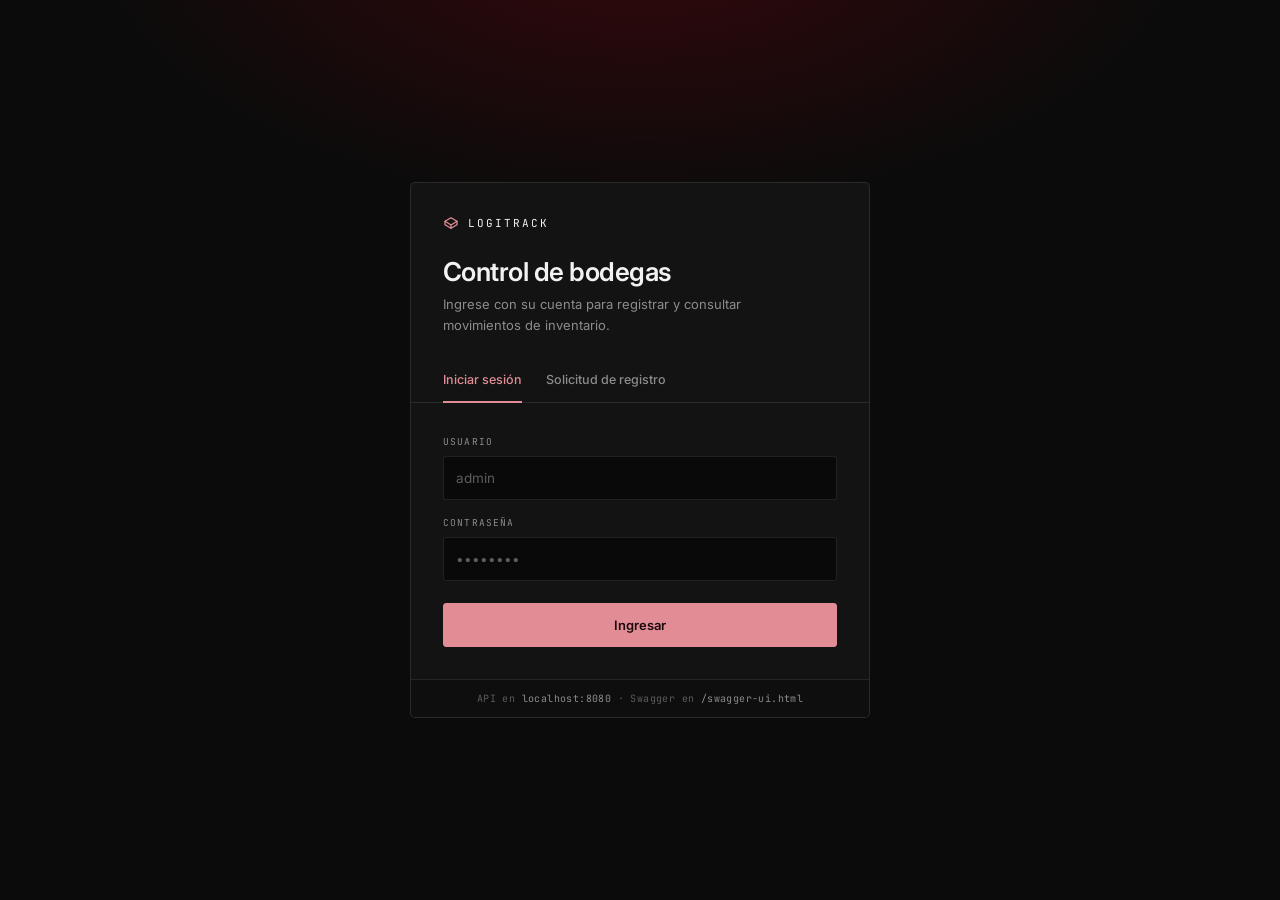
==== commit ef916edf: "🎨 style: ajustes finales de diseño" ====
--- a/frontend/index.html
+++ b/frontend/index.html
@@ -22,7 +22,7 @@
       LogiTrack
     </div>
     <h1>Control de bodegas</h1>
-    <p>Ingresá con tu cuenta para registrar y consultar movimientos de inventario.</p>
+    <p>Ingrese con su cuenta para registrar y consultar movimientos de inventario.</p>
   </div>
 
   <div class="pestanas" role="tablist" aria-label="Acceso">
@@ -94,7 +94,7 @@
       </button>
 
       <p class="ayuda" style="margin-top:12px">
-        Tu solicitud queda pendiente hasta que un administrador la apruebe.
+        Su solicitud queda pendiente hasta que un administrador la apruebe.
         Todas las cuentas nuevas se crean con perfil de empleado.
       </p>
     </form>
--- a/frontend/css/estilos.css
+++ b/frontend/css/estilos.css
@@ -730,6 +730,7 @@
 .eti--update    { background: var(--panel-3); color: var(--texto); border-color: var(--borde); }
 .eti--delete    { background: var(--bad-bg);  color: var(--bad);  border-color: rgba(224, 114, 114, .3); }
 .eti--neutra    { background: var(--panel-3); color: var(--mudo); border-color: var(--borde); }
+.eti--inactivo  { background: var(--panel-3); color: var(--tenue); border-color: var(--borde); }
 
 /* ---------- Métricas ---------- */
 .rejilla {
